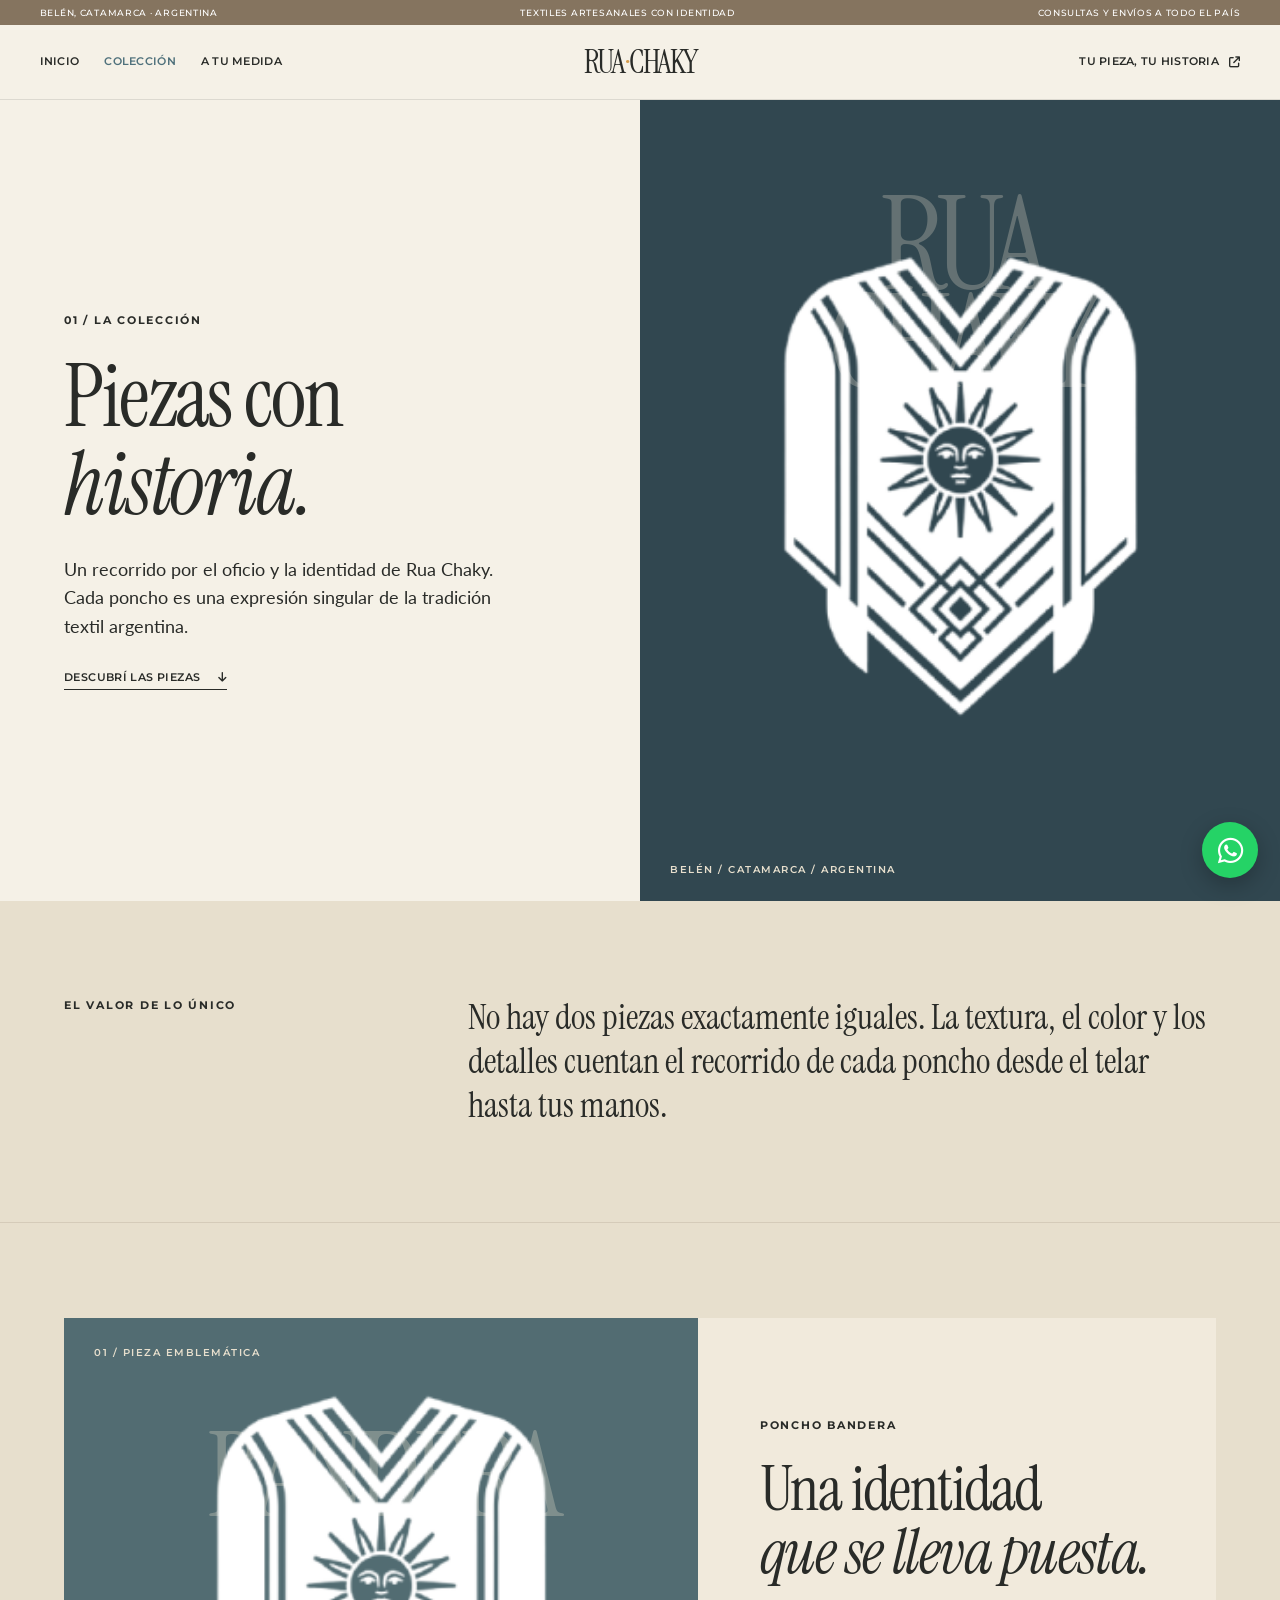
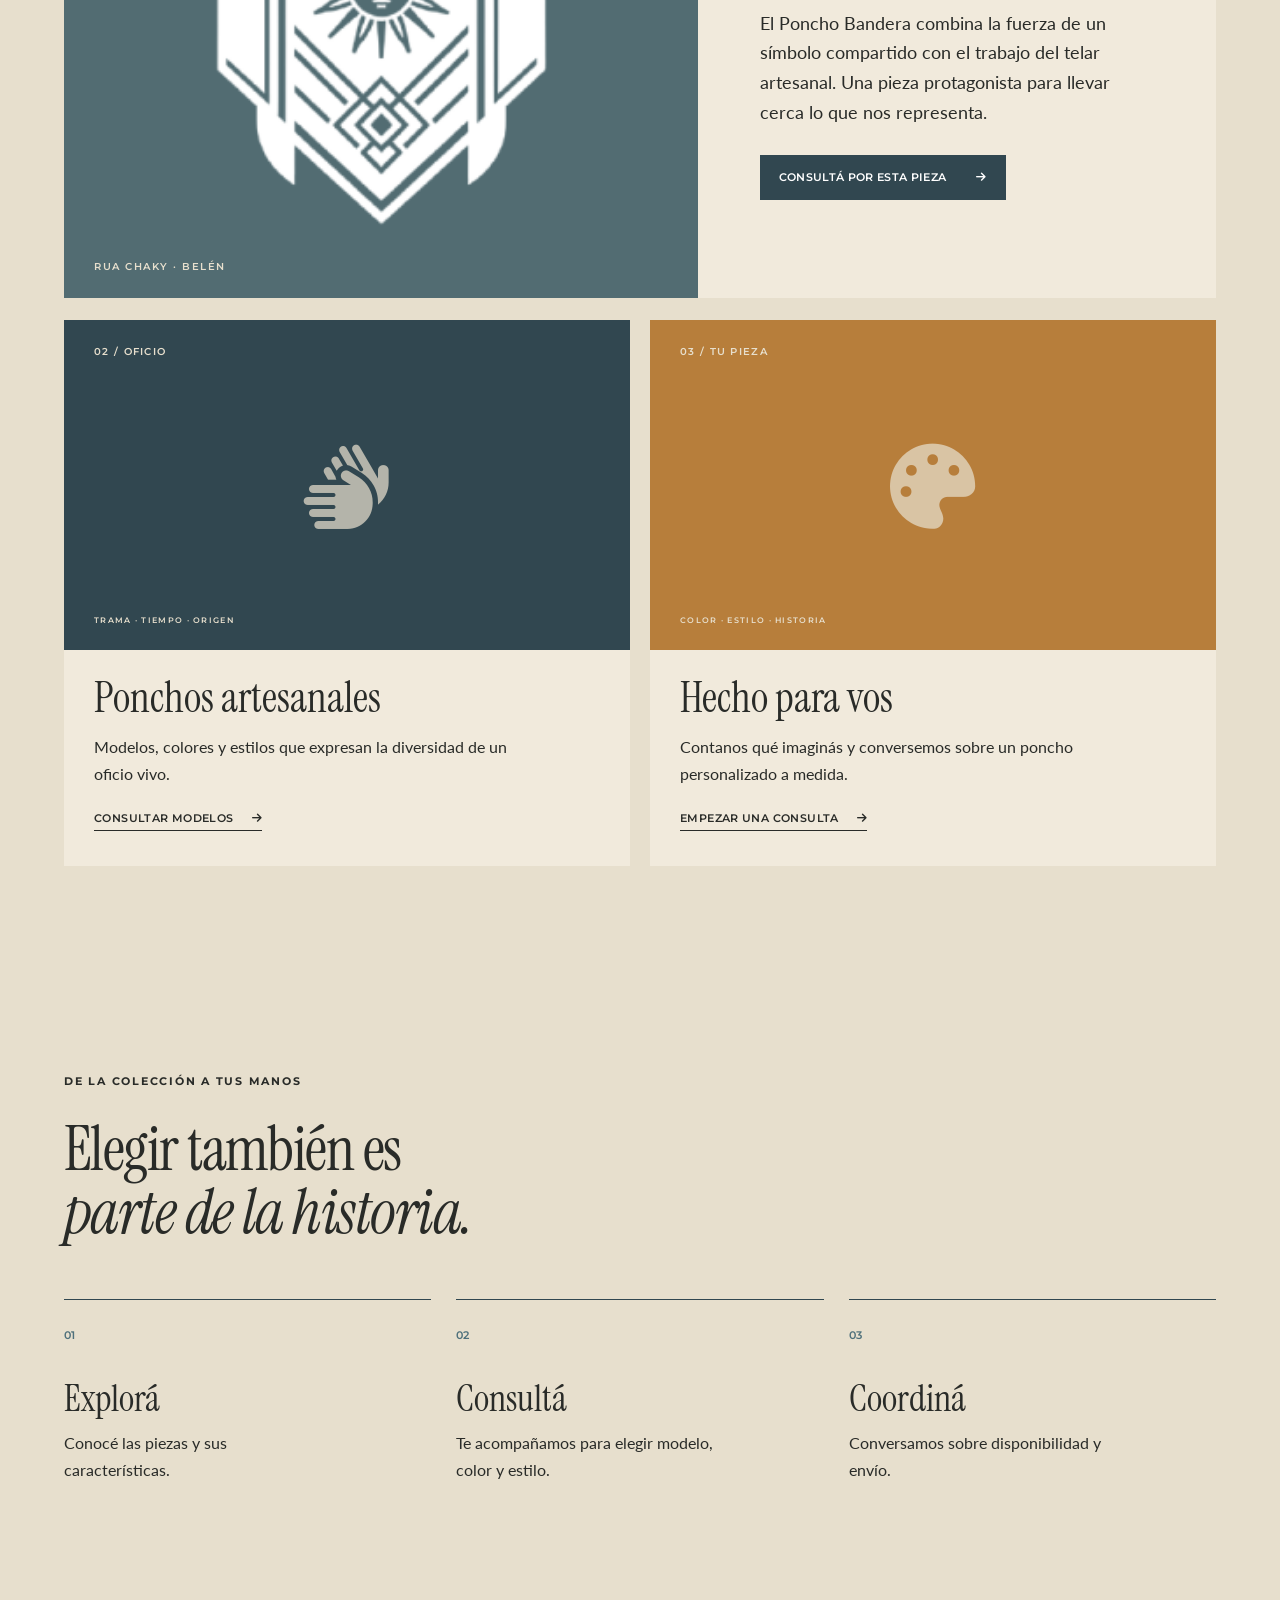
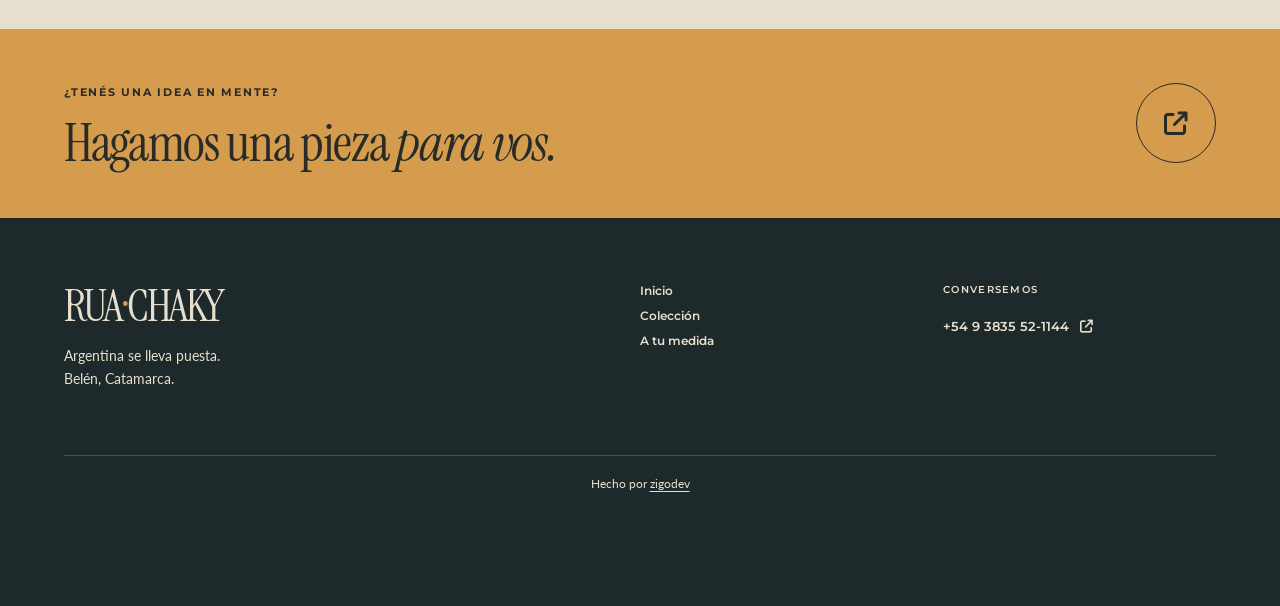
==== coleccion.html @ 44440666 "Build Rua Chaky institutional prototype" ====
<!doctype html>
<html lang="es-AR">
<head>
  <meta charset="utf-8"><meta name="viewport" content="width=device-width, initial-scale=1">
  <meta name="description" content="Conocé los ponchos artesanales de Rua Chaky: el Poncho Bandera, piezas textiles únicas y opciones personalizadas.">
  <meta property="og:title" content="Colección — Rua Chaky"><title>Colección — Rua Chaky</title>
  <link rel="preconnect" href="https://fonts.googleapis.com"><link rel="preconnect" href="https://fonts.gstatic.com" crossorigin>
  <link href="https://fonts.googleapis.com/css2?family=Instrument+Serif:ital@0;1&family=Lato:wght@400;700&family=Montserrat:wght@500;600;700&display=swap" rel="stylesheet">
  <link rel="stylesheet" href="https://cdnjs.cloudflare.com/ajax/libs/font-awesome/6.6.0/css/all.min.css"><link rel="stylesheet" href="styles.css"><script src="main.js" defer></script>
</head>
<body data-page="collection">
  <div class="announcement"><span>Belén, Catamarca · Argentina</span><span>Textiles artesanales con identidad</span><span>Consultas y envíos a todo el país</span></div>
  <header class="site-header"><nav class="nav-shell" aria-label="Navegación principal"><div class="nav-links nav-links-left"><a href="index.html">Inicio</a><a class="active" href="coleccion.html">Colección</a><a href="personalizado.html">A tu medida</a></div><a class="brand" href="index.html" aria-label="Rua Chaky, inicio">RUA<span>·</span>CHAKY</a><div class="nav-actions"><a class="nav-contact" href="personalizado.html">Tu pieza, tu historia <i class="fa-solid fa-arrow-up-right-from-square" aria-hidden="true"></i></a><button class="menu-toggle" aria-label="Abrir menú" aria-expanded="false"><span></span><span></span></button></div></nav></header>
  <main>
    <section class="inner-hero collection-hero"><div class="inner-hero-copy fade-in"><span class="eyebrow">01 / LA COLECCIÓN</span><h1>Piezas con <em>historia.</em></h1><p>Un recorrido por el oficio y la identidad de Rua Chaky. Cada poncho es una expresión singular de la tradición textil argentina.</p><a class="text-link" href="#piezas">Descubrí las piezas <i class="fa-solid fa-arrow-down" aria-hidden="true"></i></a></div><div class="inner-hero-art fade-in"><span class="inner-art-word">RUA<br>CHAKY</span><img src="assets/poncho-bandera.png" alt="Ilustración del Poncho Bandera de Rua Chaky"><span class="inner-art-caption">BELÉN / CATAMARCA / ARGENTINA</span></div></section>
    <section class="collection-intro section-shell fade-in"><span class="eyebrow">EL VALOR DE LO ÚNICO</span><p>No hay dos piezas exactamente iguales. La textura, el color y los detalles cuentan el recorrido de cada poncho desde el telar hasta tus manos.</p></section>
    <section class="product-showcase" id="piezas">
      <article class="product-panel featured-product fade-in"><div class="product-visual product-visual-bandera"><span class="visual-kicker">01 / PIEZA EMBLEMÁTICA</span><span class="visual-word">BANDERA</span><img src="assets/poncho-bandera.png" alt="Ilustración del Poncho Bandera"><span class="visual-foot">RUA CHAKY · BELÉN</span></div><div class="product-copy"><span class="eyebrow">PONCHO BANDERA</span><h2>Una identidad<br><em>que se lleva puesta.</em></h2><p>El Poncho Bandera combina la fuerza de un símbolo compartido con el trabajo del telar artesanal. Una pieza protagonista para llevar cerca lo que nos representa.</p><a class="button button-primary" href="personalizado.html?pieza=Poncho%20Bandera">Consultá por esta pieza <i class="fa-solid fa-arrow-right" aria-hidden="true"></i></a></div></article>
      <div class="collection-cards"><article class="collection-card fade-in"><div class="collection-card-visual collection-card-blue"><span>02 / OFICIO</span><i class="fa-solid fa-hands" aria-hidden="true"></i><small>TRAMA · TIEMPO · ORIGEN</small></div><div class="collection-card-copy"><h3>Ponchos artesanales</h3><p>Modelos, colores y estilos que expresan la diversidad de un oficio vivo.</p><a class="text-link" href="personalizado.html?pieza=Poncho%20artesanal">Consultar modelos <i class="fa-solid fa-arrow-right" aria-hidden="true"></i></a></div></article><article class="collection-card fade-in"><div class="collection-card-visual collection-card-ochre"><span>03 / TU PIEZA</span><i class="fa-solid fa-palette" aria-hidden="true"></i><small>COLOR · ESTILO · HISTORIA</small></div><div class="collection-card-copy"><h3>Hecho para vos</h3><p>Contanos qué imaginás y conversemos sobre un poncho personalizado a medida.</p><a class="text-link" href="personalizado.html">Empezar una consulta <i class="fa-solid fa-arrow-right" aria-hidden="true"></i></a></div></article></div>
    </section>
    <section class="process-section section-shell"><div class="section-heading fade-in"><span class="eyebrow">DE LA COLECCIÓN A TUS MANOS</span><h2>Elegir también es<br><em>parte de la historia.</em></h2></div><div class="process-list"><div class="process-item fade-in"><span>01</span><h3>Explorá</h3><p>Conocé las piezas y sus características.</p></div><div class="process-item fade-in"><span>02</span><h3>Consultá</h3><p>Te acompañamos para elegir modelo, color y estilo.</p></div><div class="process-item fade-in"><span>03</span><h3>Coordiná</h3><p>Conversamos sobre disponibilidad y envío.</p></div></div></section>
    <section class="consult-strip fade-in"><div><span class="eyebrow">¿TENÉS UNA IDEA EN MENTE?</span><h2>Hagamos una pieza <em>para vos.</em></h2></div><a class="round-arrow" href="personalizado.html" aria-label="Ir a consultas personalizadas"><i class="fa-solid fa-arrow-up-right-from-square" aria-hidden="true"></i></a></section>
  </main>
  <footer class="site-footer"><div class="footer-main"><div><a class="footer-brand" href="index.html">RUA<span>·</span>CHAKY</a><p>Argentina se lleva puesta.<br>Belén, Catamarca.</p></div><div class="footer-links"><a href="index.html">Inicio</a><a href="coleccion.html">Colección</a><a href="personalizado.html">A tu medida</a></div><div class="footer-contact"><span>CONVERSEMOS</span><a href="https://wa.me/5493835521144" target="_blank" rel="noopener noreferrer">+54 9 3835 52-1144 <i class="fa-solid fa-arrow-up-right-from-square" aria-hidden="true"></i></a></div></div><div class="footer-credit">Hecho por <a href="https://zigodev.com.ar" target="_blank" rel="noopener noreferrer">zigodev</a></div></footer>
  <a class="whatsapp-float" href="https://wa.me/5493835521144?text=Hola%20Rua%20Chaky%2C%20quisiera%20consultar%20por%20sus%20ponchos" target="_blank" rel="noopener noreferrer" aria-label="Consultar por WhatsApp"><i class="fa-brands fa-whatsapp" aria-hidden="true"></i></a>
</body></html>
---- styles.css ----
:root{--crudo:#E7DFCD;--petroleo:#314750;--petroleo-medio:#4E707B;--ocre:#D59C4D;--carbon:#292B28;--salvia:#8FA9A0;--borde:#D5CBB9;--blanco:#F5F1E7;--display:'Instrument Serif',Georgia,serif;--heading:'Montserrat',Arial,sans-serif;--body:'Lato',Arial,sans-serif}
*{box-sizing:border-box}html{scroll-behavior:smooth}body{margin:0;background:var(--crudo);color:var(--carbon);font-family:var(--body);font-size:16px;line-height:1.65;overflow-x:hidden}a{color:inherit;text-decoration:none}button,input,select,textarea{font:inherit}button{cursor:pointer}img{display:block;max-width:100%}h1,h2,h3,p{margin-top:0}h1,h2{font-family:var(--display);font-weight:400;line-height:1.02;letter-spacing:-.025em}em{font-weight:400}a:focus-visible,button:focus-visible,input:focus-visible,select:focus-visible,textarea:focus-visible,summary:focus-visible{outline:2px solid var(--ocre);outline-offset:4px}.eyebrow{font-family:var(--heading);font-size:11px;font-weight:700;letter-spacing:.16em;text-transform:uppercase}.announcement{height:25px;background:#85745f;color:#fff;display:flex;justify-content:space-between;align-items:center;padding:0 3.1%;font:500 9px/1 var(--heading);letter-spacing:.08em;text-transform:uppercase}.site-header{position:relative;z-index:30;background:var(--blanco);border-bottom:1px solid rgba(41,43,40,.12)}.nav-shell{height:74px;max-width:1600px;margin:auto;padding:0 3.1%;display:grid;grid-template-columns:1fr auto 1fr;align-items:center;gap:20px}.nav-links,.nav-actions{display:flex;align-items:center;gap:25px}.nav-links a,.nav-contact{font:600 11px/1.2 var(--heading);text-transform:uppercase;letter-spacing:.025em;transition:color .2s}.nav-links a:hover,.nav-links a.active,.nav-contact:hover{color:var(--petroleo-medio)}.nav-actions{justify-content:flex-end}.nav-contact{display:inline-flex;align-items:center;gap:10px}.nav-contact i{font-size:11px}.brand,.footer-brand{font:400 32px/1 var(--display);letter-spacing:-.06em;white-space:nowrap}.brand span,.footer-brand span{color:var(--ocre);margin:0 2px}.menu-toggle{display:none;width:36px;height:36px;border:0;background:transparent;padding:7px}.menu-toggle span{display:block;height:1.5px;background:var(--carbon);margin:7px 0;transition:transform .25s}.section-shell{max-width:1440px;margin:auto;padding-left:5%;padding-right:5%}.button{display:inline-flex;align-items:center;justify-content:space-between;gap:30px;min-height:45px;padding:12px 18px;font:600 11px/1.2 var(--heading);text-transform:uppercase;letter-spacing:.03em;border:1px solid transparent;transition:background .25s,color .25s,transform .25s}.button:hover{transform:translateY(-3px)}.button-primary{background:var(--petroleo);color:#fff;border-color:var(--petroleo)}.button-primary:hover{background:transparent;color:var(--petroleo)}.button-light{background:var(--crudo);color:var(--petroleo);border-color:var(--crudo)}.button-light:hover{background:transparent;color:var(--crudo)}.text-link{display:inline-flex;align-items:center;gap:18px;border-bottom:1px solid currentColor;padding-bottom:5px;font:600 11px/1.2 var(--heading);text-transform:uppercase;letter-spacing:.035em}.text-link i{transition:transform .2s}.text-link:hover i{transform:translateX(4px)}
/* Portada: tipografía monumental detrás del poncho entregado. */
.home-hero{height:calc(100svh - 99px);min-height:520px;max-height:850px;position:relative;background:var(--blanco);overflow:hidden;display:flex;flex-direction:column}.hero-topline,.hero-bottom{height:42px;flex:none;display:flex;align-items:center;justify-content:space-between;padding:0 5%;font:600 10px/1 var(--heading);letter-spacing:.12em}.hero-topline{padding-top:7px}.hero-bottom{height:37px;position:relative}.hero-bottom i{position:absolute;left:50%;transform:translateX(-50%);font-size:13px}.hero-stage{position:relative;flex:1;min-height:0}.hero-wordmark{position:absolute;z-index:1;left:50%;top:4%;transform:translateX(-50%);width:100%;margin:0;text-align:center;white-space:nowrap;color:var(--petroleo);font-size:270px;line-height:1;letter-spacing:-.08em;pointer-events:none}.hero-orbit{position:absolute;z-index:0;left:50%;top:43%;transform:translate(-50%,-50%);width:min(44vw,560px);aspect-ratio:1;border:1px solid rgba(49,71,80,.13);border-radius:50%}.hero-orbit:before,.hero-orbit:after{content:'';position:absolute;inset:9%;border:1px solid rgba(49,71,80,.08);border-radius:50%}.hero-orbit:after{inset:20%}.hero-object{position:absolute;z-index:3;width:500px;height:100%;left:50%;top:0;transform:translateX(-50%);pointer-events:none;transition:transform .25s ease-out}.object-halo{position:absolute;left:50%;top:45%;transform:translate(-50%,-50%);width:300px;height:300px;border-radius:50%;background:radial-gradient(circle,rgba(213,156,77,.17),transparent 68%)}.object-image{position:absolute;z-index:2;left:50%;top:0;width:920px;height:100%;transform:translateX(-50%);overflow:hidden}.object-image img{position:absolute;left:50%;top:40%;width:840px;max-width:none;transform:translate(-50%,-50%);filter:drop-shadow(0 20px 13px rgba(29,40,40,.16))}.object-plinth{position:absolute;z-index:1;left:50%;bottom:3%;transform:translateX(-50%);width:310px;height:30%;min-height:135px;padding:24px 22px;display:flex;justify-content:space-between;align-items:flex-end;gap:12px;background:linear-gradient(115deg,#d6cbb5,#b6ab97 50%,#8f887a);box-shadow:16px 17px 24px rgba(36,42,36,.16);font:600 7px/1.3 var(--heading);letter-spacing:.12em}.object-plinth:before{content:'';position:absolute;bottom:100%;left:0;width:100%;height:28px;background:#e5dac6;clip-path:polygon(7% 0,100% 0,100% 100%,0 100%)}.object-plinth span{position:relative;z-index:1}.hero-caption{position:absolute;z-index:5;bottom:13%;max-width:280px}.hero-caption-left{left:8%}.hero-caption-right{right:8%;text-align:left}.hero-caption p{margin:14px 0 22px;font:400 34px/1.02 var(--display);letter-spacing:-.025em}.hero-caption-right p{font:500 16px/1.4 var(--heading);text-transform:uppercase;margin-bottom:22px}.caption-index{font:600 10px/1 var(--heading);letter-spacing:.1em}.quick-links{background:#1e292c;color:var(--crudo);padding:25px 5%;display:grid;grid-template-columns:repeat(3,1fr);gap:0}.quick-link{min-width:0;display:flex;align-items:center;gap:18px;padding:10px 24px;border-right:1px solid rgba(231,223,205,.22);transition:background .25s}.quick-link:first-child{padding-left:0}.quick-link:last-child{border:0}.quick-link:hover{background:rgba(255,255,255,.06)}.quick-number{font:600 10px var(--heading);opacity:.6;align-self:flex-start}.quick-icon{flex:none;width:72px;height:72px;background:#394c50;display:grid;place-items:center;font-size:29px;color:var(--ocre)}.quick-copy{flex:1;min-width:0}.quick-copy strong{display:block;font:600 14px var(--heading);text-transform:uppercase}.quick-copy small{display:block;font:400 12px/1.5 var(--body);margin-top:4px}.quick-link>.fa-solid{font-size:12px;align-self:flex-end}
.statement{padding-top:120px;padding-bottom:120px;display:grid;grid-template-columns:1.4fr .6fr;gap:8%}.statement h2,.section-heading h2{font-size:62px;margin:25px 0 0}.statement-body{align-self:end}.statement-body p{font-size:19px;line-height:1.65;margin:0 0 25px}.feature-banner{min-height:600px;display:grid;grid-template-columns:1fr 1fr;background:var(--petroleo);color:var(--crudo);overflow:hidden}.feature-copy{padding:9% 12% 9% 10%;align-self:center}.feature-copy h2{font-size:78px;margin:25px 0}.feature-copy p{max-width:420px;font-size:18px;line-height:1.65;margin-bottom:28px}.feature-art{position:relative;min-height:600px;background:#48646b;overflow:hidden}.feature-sun{position:absolute;width:400px;height:400px;left:50%;top:45%;transform:translate(-50%,-50%);border:1px solid rgba(231,223,205,.3);border-radius:50%}.feature-sun:before,.feature-sun:after{content:'';position:absolute;inset:13%;border:1px solid rgba(231,223,205,.2);border-radius:50%}.feature-sun:after{inset:29%}.feature-art img{position:absolute;z-index:2;max-width:none;width:850px;left:50%;top:48%;transform:translate(-50%,-50%);filter:brightness(0) invert(1) drop-shadow(0 18px 20px rgba(0,0,0,.2))}.feature-art-label{position:absolute;left:30px;bottom:22px;font:600 10px var(--heading);letter-spacing:.15em}.craft{padding-top:125px;padding-bottom:140px}.section-heading{max-width:800px}.section-heading p{max-width:550px;font-size:18px;margin:26px 0 0}.craft-grid{display:grid;grid-template-columns:repeat(3,1fr);gap:18px;margin-top:70px}.craft-card{min-height:285px;padding:29px;border:1px solid var(--borde);display:flex;flex-direction:column}.craft-card-number{font:600 10px var(--heading);letter-spacing:.15em}.craft-card>i{margin-top:37px;font-size:28px;color:var(--petroleo-medio)}.craft-card h3{font:600 18px var(--heading);margin:20px 0 8px}.craft-card p{margin:0;max-width:300px}.consult-strip{background:var(--ocre);color:var(--carbon);padding:48px 5%;display:flex;align-items:center;justify-content:space-between;gap:20px}.consult-strip h2{font-size:53px;margin:12px 0 0}.round-arrow{width:80px;height:80px;flex:none;border:1px solid var(--carbon);border-radius:50%;display:grid;place-items:center;font-size:24px;transition:background .25s,color .25s,transform .25s}.round-arrow:hover{background:var(--carbon);color:var(--crudo);transform:rotate(45deg)}
/* Páginas interiores */
.inner-hero{min-height:calc(100svh - 99px);display:grid;grid-template-columns:1fr 1fr;background:var(--blanco)}.inner-hero-copy{padding:12% 10%;display:flex;flex-direction:column;align-items:flex-start;justify-content:center}.inner-hero-copy h1,.custom-hero h1{font-size:86px;margin:25px 0}.inner-hero-copy p,.custom-hero-copy p{max-width:460px;font-size:18px;line-height:1.6;margin-bottom:30px}.inner-hero-art{position:relative;min-height:620px;background:var(--petroleo);color:var(--crudo);overflow:hidden}.inner-art-word{position:absolute;left:50%;top:12%;transform:translateX(-50%);font:400 130px/.75 var(--display);letter-spacing:-.07em;text-align:center;opacity:.28;white-space:nowrap}.inner-hero-art img{position:absolute;z-index:2;width:900px;max-width:none;left:50%;top:48%;transform:translate(-50%,-50%);filter:brightness(0) invert(1)}.inner-art-caption{position:absolute;bottom:25px;left:30px;font:600 10px var(--heading);letter-spacing:.15em}.collection-intro{padding-top:95px;padding-bottom:95px;display:grid;grid-template-columns:1fr 2fr;gap:30px;border-bottom:1px solid var(--borde)}.collection-intro p{font:400 35px/1.25 var(--display);margin:0;max-width:830px}.product-showcase{padding:95px 5% 120px;max-width:1440px;margin:auto}.product-panel{display:grid;grid-template-columns:1.1fr .9fr;min-height:580px;background:#f1eadc}.product-visual{position:relative;min-height:580px;overflow:hidden}.product-visual-bandera{background:#526c72;color:var(--crudo)}.visual-kicker,.visual-foot{position:absolute;z-index:4;left:30px;font:600 10px var(--heading);letter-spacing:.15em}.visual-kicker{top:28px}.visual-foot{bottom:25px}.visual-word{position:absolute;left:50%;top:17%;transform:translateX(-50%);font:400 118px/1 var(--display);letter-spacing:-.06em;opacity:.3}.product-visual img{position:absolute;z-index:2;width:840px;max-width:none;left:50%;top:50%;transform:translate(-50%,-50%);filter:brightness(0) invert(1)}.product-copy{padding:12%;display:flex;flex-direction:column;align-items:flex-start;justify-content:center}.product-copy h2{font-size:62px;margin:24px 0}.product-copy p{font-size:18px;max-width:450px;margin-bottom:28px}.collection-cards{display:grid;grid-template-columns:1fr 1fr;gap:20px;margin-top:22px}.collection-card{background:#f1eadc}.collection-card-visual{height:330px;display:flex;flex-direction:column;justify-content:space-between;padding:25px 30px;position:relative;overflow:hidden;color:var(--crudo);font:600 10px var(--heading);letter-spacing:.13em}.collection-card-visual>i{font-size:85px;align-self:center;opacity:.72;transition:transform .3s}.collection-card:hover .collection-card-visual>i{transform:scale(1.08) rotate(-5deg)}.collection-card-blue{background:var(--petroleo)}.collection-card-ochre{background:#b77e3b}.collection-card-copy{padding:27px 30px 35px}.collection-card-copy h3{font:400 42px/1 var(--display);margin-bottom:15px}.collection-card-copy p{max-width:420px}.process-section{padding-top:80px;padding-bottom:130px}.process-list{display:grid;grid-template-columns:repeat(3,1fr);gap:25px;margin-top:55px}.process-item{border-top:1px solid var(--petroleo);padding-top:20px}.process-item>span{font:600 11px var(--heading);color:var(--petroleo-medio)}.process-item h3{font:400 37px var(--display);margin:28px 0 8px}.process-item p{max-width:270px}
.custom-hero{min-height:calc(100svh - 99px);display:grid;grid-template-columns:1.05fr .95fr;align-items:center;gap:5%;background:var(--blanco)}.custom-hero-copy{padding:50px 0}.custom-hero-art{position:relative;height:620px;overflow:hidden;background:#d7cfbd}.custom-art-ring{position:absolute;left:50%;top:48%;transform:translate(-50%,-50%);width:380px;height:380px;border:1px solid rgba(49,71,80,.35);border-radius:50%}.custom-art-ring:before{content:'';position:absolute;inset:16%;border:1px solid rgba(49,71,80,.22);border-radius:50%}.custom-hero-art img{position:absolute;width:850px;max-width:none;left:50%;top:48%;transform:translate(-50%,-50%)}.custom-hero-art>span:last-child{position:absolute;bottom:25px;left:28px;font:600 10px var(--heading);letter-spacing:.14em}.custom-form-section{padding:120px 5%;display:grid;grid-template-columns:.8fr 1.2fr;gap:10%;max-width:1440px;margin:auto}.custom-form-intro h2{font-size:61px;margin:25px 0}.custom-form-intro p{max-width:400px;font-size:18px}.small-note{max-width:370px;border-top:1px solid var(--borde);padding-top:20px;display:flex;gap:12px;font-size:13px}.small-note i{color:var(--petroleo-medio)}.custom-form{background:#f3eddf;padding:40px;display:flex;flex-direction:column;gap:25px;box-shadow:0 20px 40px rgba(41,43,40,.05)}.custom-form label,.color-fieldset legend{display:block;font:600 12px var(--heading);text-transform:uppercase;letter-spacing:.06em}.custom-form input:not([type=checkbox]),.custom-form select,.custom-form textarea{display:block;width:100%;margin-top:10px;border:0;border-bottom:1px solid #bdb4a3;background:transparent;padding:13px 0;color:var(--carbon);font:400 16px var(--body);outline:none;border-radius:0}.custom-form input:focus,.custom-form select:focus,.custom-form textarea:focus{border-color:var(--petroleo)}.custom-form textarea{resize:vertical}.field-row{display:grid;grid-template-columns:1fr 1fr;gap:25px}.color-fieldset{border:0;padding:0;margin:0}.color-fieldset legend small{display:block;margin-top:6px;font:400 12px var(--body);text-transform:none;letter-spacing:0}.swatches{display:flex;flex-wrap:wrap;gap:13px;margin-top:17px}.swatch{position:relative;display:flex!important;flex-direction:column;align-items:center;gap:7px;min-width:74px;text-align:center;font:500 10px var(--heading)!important;text-transform:none!important;letter-spacing:0!important;cursor:pointer}.swatch input{position:absolute;opacity:0;width:1px;height:1px}.swatch-color{display:block;width:50px;height:50px;background:var(--swatch);border:1px solid rgba(41,43,40,.2);border-radius:50%;transition:box-shadow .2s,transform .2s}.swatch input:checked+.swatch-color{box-shadow:0 0 0 3px #f3eddf,0 0 0 5px var(--petroleo);transform:scale(.94)}.swatch input:focus-visible+.swatch-color{outline:2px solid var(--ocre);outline-offset:6px}.form-hint{font-size:12px;margin:15px 0 0}.form-hint.error{color:#a2442f}.form-submit{align-self:flex-start}.faq-section{padding-top:80px;padding-bottom:140px;display:grid;grid-template-columns:.7fr 1.3fr;gap:10%}.faq-list details{border-top:1px solid var(--borde)}.faq-list details:last-child{border-bottom:1px solid var(--borde)}.faq-list summary{list-style:none;cursor:pointer;position:relative;padding:23px 35px 23px 0;font:600 15px/1.5 var(--heading)}.faq-list summary::-webkit-details-marker{display:none}.faq-list summary:after{content:'+';position:absolute;right:5px;top:15px;font:400 25px var(--display)}.faq-list details[open] summary:after{content:'−'}.faq-list details p{max-width:600px;margin:0 0 25px}
.site-footer{background:#1e292c;color:var(--crudo);padding:65px 5% calc(115px + env(safe-area-inset-bottom))}.footer-main{max-width:1440px;margin:auto;display:grid;grid-template-columns:2fr 1fr 1fr;gap:30px;align-items:start}.footer-brand{font-size:45px}.footer-main p{font-size:14px;margin:16px 0 0}.footer-links{display:flex;flex-direction:column;gap:10px;font:600 12px var(--heading)}.footer-links a:hover,.footer-contact a:hover,.footer-credit a:hover{color:var(--ocre)}.footer-contact>span{display:block;font:600 10px var(--heading);letter-spacing:.13em;margin-bottom:16px}.footer-contact a{font:600 13px var(--heading);white-space:nowrap}.footer-contact i{margin-left:7px}.footer-credit{max-width:1440px;margin:65px auto 0;padding-top:20px;border-top:1px solid rgba(231,223,205,.22);text-align:center;font:400 12px var(--body)}.footer-credit a{text-decoration:underline;text-underline-offset:3px}.whatsapp-float{position:fixed;z-index:60;right:22px;bottom:calc(22px + env(safe-area-inset-bottom));width:56px;height:56px;border-radius:50%;display:grid;place-items:center;background:#25D366;color:#fff;box-shadow:0 7px 22px rgba(0,0,0,.25);font-size:29px;transition:transform .25s}.whatsapp-float:hover{transform:translateY(-4px)}
.fade-in{opacity:0;transform:translateY(20px);transition:opacity .65s ease,transform .65s ease}.fade-in.visible{opacity:1;transform:translateY(0)}.hero-wordmark.fade-in{transform:translate(-50%,20px)}.hero-wordmark.fade-in.visible{transform:translate(-50%,0)}
@media(max-width:1024px){.nav-links{gap:14px}.nav-links a,.nav-contact{font-size:10px}.hero-wordmark{font-size:190px;top:8%}.hero-caption-left{left:5%}.hero-caption-right{right:5%}.hero-caption p{font-size:28px}.quick-link{padding:8px 13px;gap:12px}.quick-icon{width:55px;height:55px}.statement h2,.section-heading h2{font-size:52px}.inner-hero-copy h1,.custom-hero h1{font-size:70px}.feature-copy h2{font-size:65px}.custom-form-section{gap:5%}}
@media(max-width:768px){.announcement span:nth-child(2){display:none}.announcement{font-size:8px}.nav-shell{height:65px;grid-template-columns:1fr auto;padding:0 5%}.brand{grid-column:1;grid-row:1;font-size:29px}.nav-actions{grid-column:2;grid-row:1}.nav-contact{display:none}.menu-toggle{display:block}.nav-links{display:none;position:absolute;left:0;right:0;top:65px;padding:22px 5%;background:var(--blanco);box-shadow:0 15px 25px rgba(0,0,0,.08);flex-direction:column;align-items:flex-start;gap:22px}.site-header.menu-open .nav-links{display:flex}.site-header.menu-open .menu-toggle span:first-child{transform:translateY(4px) rotate(45deg)}.site-header.menu-open .menu-toggle span:last-child{transform:translateY(-4px) rotate(-45deg)}.home-hero{height:calc(100svh - 90px);min-height:0}.hero-topline,.hero-bottom{height:30px;font-size:8px}.hero-wordmark{font-size:98px;top:10%}.hero-object{width:100%}.object-image{width:750px}.object-image img{width:740px;top:41%}.object-plinth{width:240px;height:24%;min-height:100px;bottom:25%;font-size:6px}.hero-caption{bottom:5%}.hero-caption-left{left:5%}.hero-caption-right{display:none;right:5%;max-width:180px}.hero-caption p{font-size:25px;margin:8px 0 12px}.hero-caption-right p{font-size:11px}.hero-caption-right .eyebrow,.caption-index{font-size:8px}.hero-caption-left .button{min-height:35px;padding:8px 11px;gap:12px;font-size:9px}.quick-links{grid-template-columns:1fr;padding:10px 5%}.quick-link,.quick-link:first-child{padding:13px 0;border-right:0;border-bottom:1px solid rgba(231,223,205,.2)}.quick-link:last-child{border-bottom:0}.statement{grid-template-columns:1fr;padding-top:75px;padding-bottom:80px;gap:25px}.statement h2,.section-heading h2{font-size:45px}.statement-body p{font-size:17px}.feature-banner{grid-template-columns:1fr}.feature-copy{padding:80px 5%}.feature-copy h2{font-size:62px}.feature-art{min-height:430px}.feature-art img{width:720px}.craft{padding-top:80px;padding-bottom:90px}.craft-grid{grid-template-columns:1fr;gap:12px;margin-top:40px}.craft-card{min-height:220px}.craft-card>i{margin-top:25px}.consult-strip h2{font-size:43px}.inner-hero{grid-template-columns:1fr}.inner-hero-copy{padding:75px 5%}.inner-hero-copy h1,.custom-hero h1{font-size:67px}.inner-hero-art{min-height:520px}.collection-intro{grid-template-columns:1fr;padding-top:70px;padding-bottom:70px}.collection-intro p{font-size:30px}.product-panel{grid-template-columns:1fr}.product-visual{min-height:480px}.product-copy{padding:65px 7%}.product-copy h2{font-size:55px}.collection-card-visual{height:260px}.process-section{padding-bottom:90px}.custom-hero{grid-template-columns:1fr;gap:0;padding-top:45px}.custom-hero-copy{padding:0 0 50px}.custom-hero-art{height:480px}.custom-form-section{grid-template-columns:1fr;padding-top:80px;padding-bottom:80px;gap:35px}.custom-form-intro h2{font-size:54px}.faq-section{grid-template-columns:1fr;gap:30px;padding-bottom:95px}.footer-main{grid-template-columns:1.5fr 1fr}.footer-contact{grid-column:1 / -1}}
@media(max-width:480px){.announcement{padding:0 5%;font-size:7px}.announcement span:last-child{max-width:135px;text-align:right}.home-hero{height:calc(100svh - 90px)}.hero-topline{font-size:7px}.hero-topline span:last-child{display:none}.hero-wordmark{font-size:62px;top:9%;letter-spacing:-.075em}.hero-orbit{width:310px;top:40%}.object-image{width:560px}.object-image img{width:600px;top:40%}.object-plinth{width:175px;height:20%;min-height:80px;bottom:24%;padding:11px 10px;font-size:5px;box-shadow:8px 10px 15px rgba(36,42,36,.15)}.object-plinth:before{height:17px}.object-plinth span:last-child{display:none}.hero-caption{bottom:2%}.hero-caption-left{max-width:210px}.hero-caption-left p{font-size:26px}.hero-caption-left .eyebrow{font-size:9px}.hero-caption-right{display:none}.hero-bottom span:last-child{display:none}.hero-bottom i{left:auto;right:5%;transform:none}.statement h2,.section-heading h2{font-size:39px}.feature-copy h2{font-size:56px}.feature-art{min-height:350px}.feature-art img{width:600px}.feature-sun{width:260px;height:260px}.consult-strip{padding:35px 5%}.consult-strip h2{font-size:37px}.round-arrow{width:56px;height:56px;font-size:18px}.inner-hero-copy{padding:60px 5%}.inner-hero-copy h1,.custom-hero h1{font-size:56px}.inner-hero-copy p,.custom-hero-copy p{font-size:16px}.inner-hero-art{min-height:400px}.inner-art-word{font-size:85px}.inner-hero-art img{width:650px}.collection-intro p{font-size:27px}.product-showcase{padding-top:55px;padding-bottom:80px}.product-visual{min-height:390px}.visual-word{font-size:66px;top:23%}.product-visual img{width:650px}.product-copy h2{font-size:48px}.collection-cards{grid-template-columns:1fr}.collection-card-visual{height:230px}.process-list{grid-template-columns:1fr;gap:18px}.process-item h3{margin-top:15px}.custom-hero-art{height:390px}.custom-hero-art img{width:650px}.custom-art-ring{width:260px;height:260px}.custom-form-intro h2{font-size:47px}.custom-form{padding:24px 18px}.field-row{grid-template-columns:1fr;gap:22px}.swatches{gap:8px}.swatch{min-width:61px;font-size:9px!important}.swatch-color{width:43px;height:43px}.form-submit{width:100%;font-size:10px;gap:8px}.faq-list summary{font-size:13px}.site-footer{padding-top:55px}.footer-main{grid-template-columns:1fr;gap:30px}.footer-contact{grid-column:auto}.footer-brand{font-size:40px}.footer-credit{margin-top:50px}.whatsapp-float{right:16px;bottom:calc(16px + env(safe-area-inset-bottom));width:51px;height:51px;font-size:27px}}
@media(prefers-reduced-motion:reduce){html{scroll-behavior:auto}*,*:before,*:after{animation-duration:.01ms!important;transition-duration:.01ms!important}.fade-in,.hero-wordmark.fade-in{opacity:1;transform:none}.hero-wordmark.fade-in{transform:translateX(-50%)}}

/* En pantallas angostas las portadas interiores muestran texto e ilustración completos. */
@media (max-width:768px){
  .inner-hero{min-height:0}
  .inner-hero-copy{padding:40px 5%}
  .inner-hero-copy h1{font-size:60px;margin:15px 0}
  .inner-hero-copy p{font-size:16px;line-height:1.5;margin-bottom:18px}
  .inner-hero-art{min-height:350px;height:350px}
  .inner-hero-art img{width:600px}
  .custom-hero{min-height:0;padding-top:0}
  .custom-hero-copy{padding:25px 0}
  .custom-hero h1{font-size:60px;margin:15px 0}
  .custom-hero-copy p{font-size:16px;line-height:1.5;margin-bottom:18px}
  .custom-hero-art{height:350px}
  .custom-hero-art img{width:600px}
}
@media (max-width:480px){
  .inner-hero-copy{padding:25px 5%}
  .inner-hero-copy h1,.custom-hero h1{font-size:50px}
  .inner-hero-art{min-height:300px;height:300px}
  .inner-hero-art img{width:540px}
  .custom-hero-copy{padding:25px 0}
  .custom-hero-art{height:300px}
  .custom-hero-art img{width:540px}
}
@media (max-width:768px) and (max-height:700px){
  .inner-hero-copy{padding-top:16px;padding-bottom:16px}
  .inner-hero-copy h1,.custom-hero h1{font-size:46px;margin:10px 0}
  .inner-hero-copy p,.custom-hero-copy p{font-size:14px;line-height:1.4;margin-bottom:12px}
  .inner-hero-art{min-height:210px;height:210px}
  .inner-hero-art img{width:430px}
  .custom-hero-copy{padding-top:16px;padding-bottom:16px}
  .custom-hero-art{height:210px}
  .custom-hero-art img{width:430px}
}
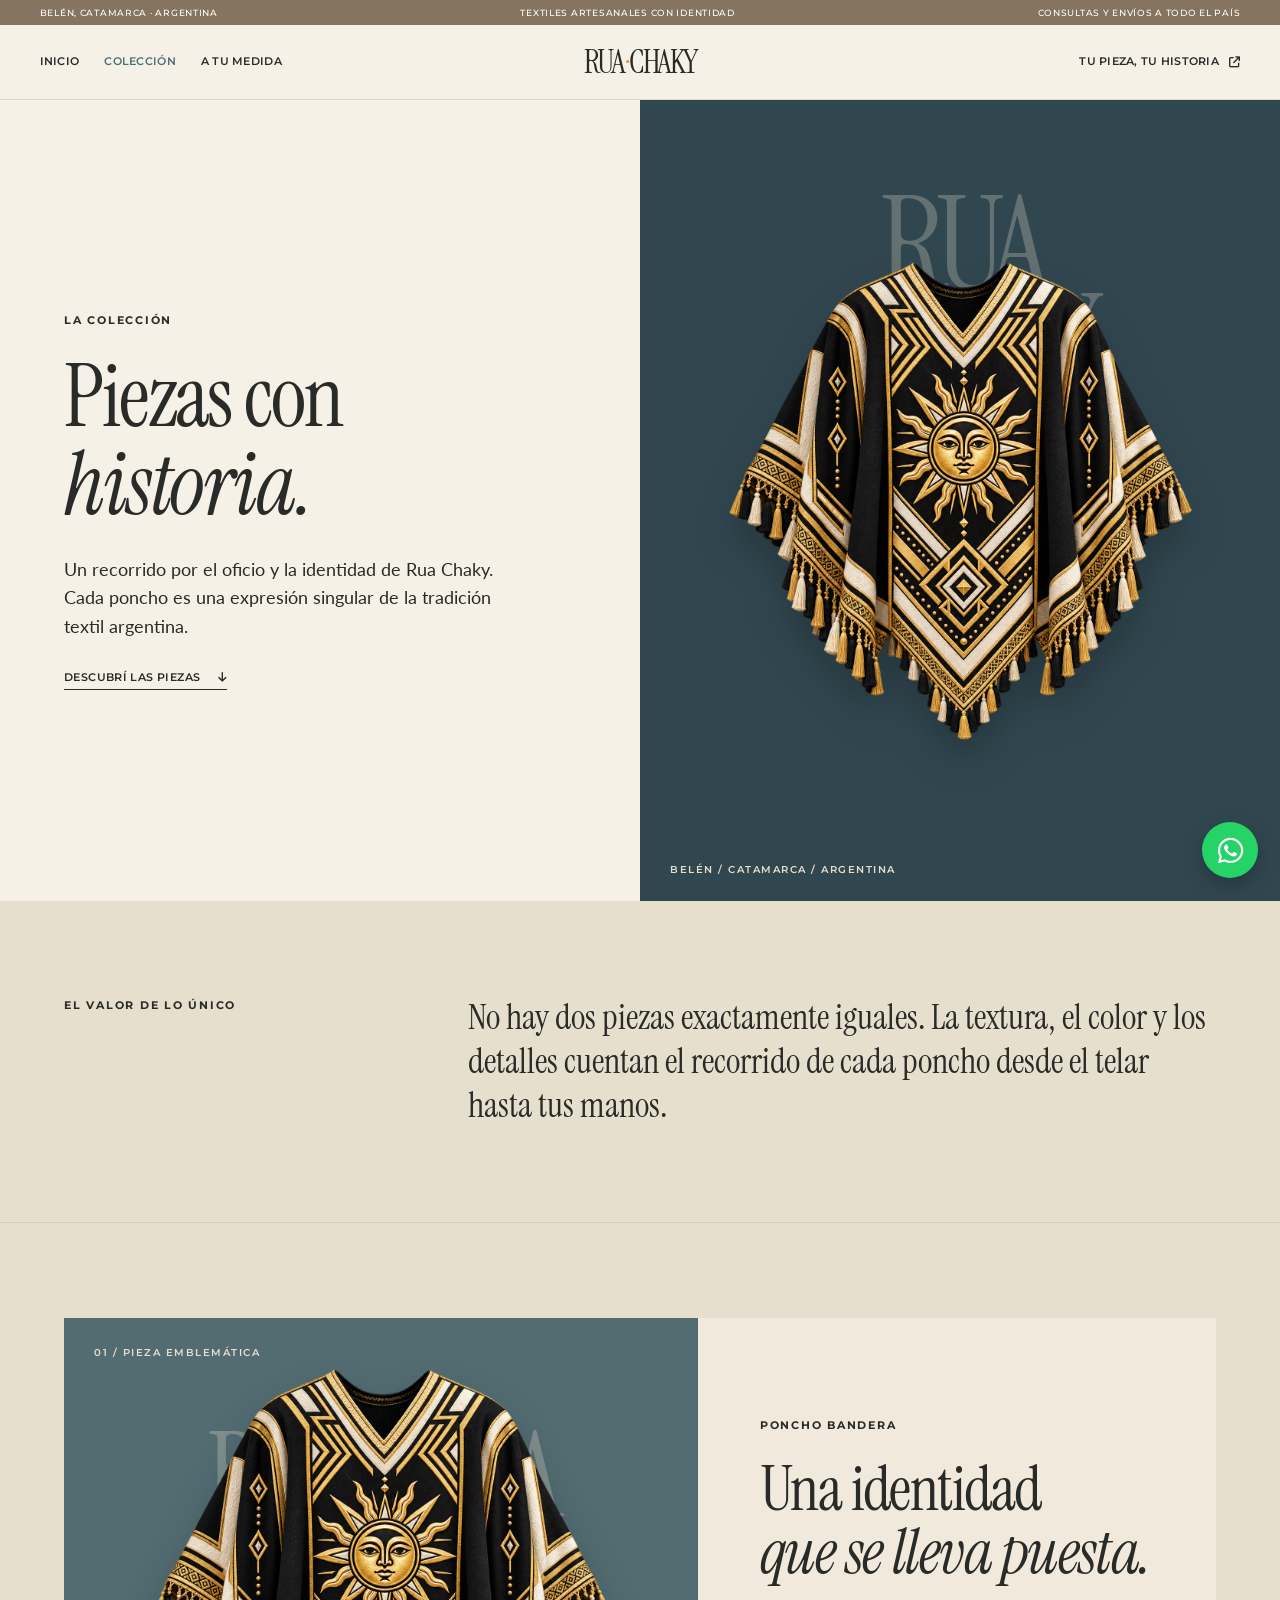
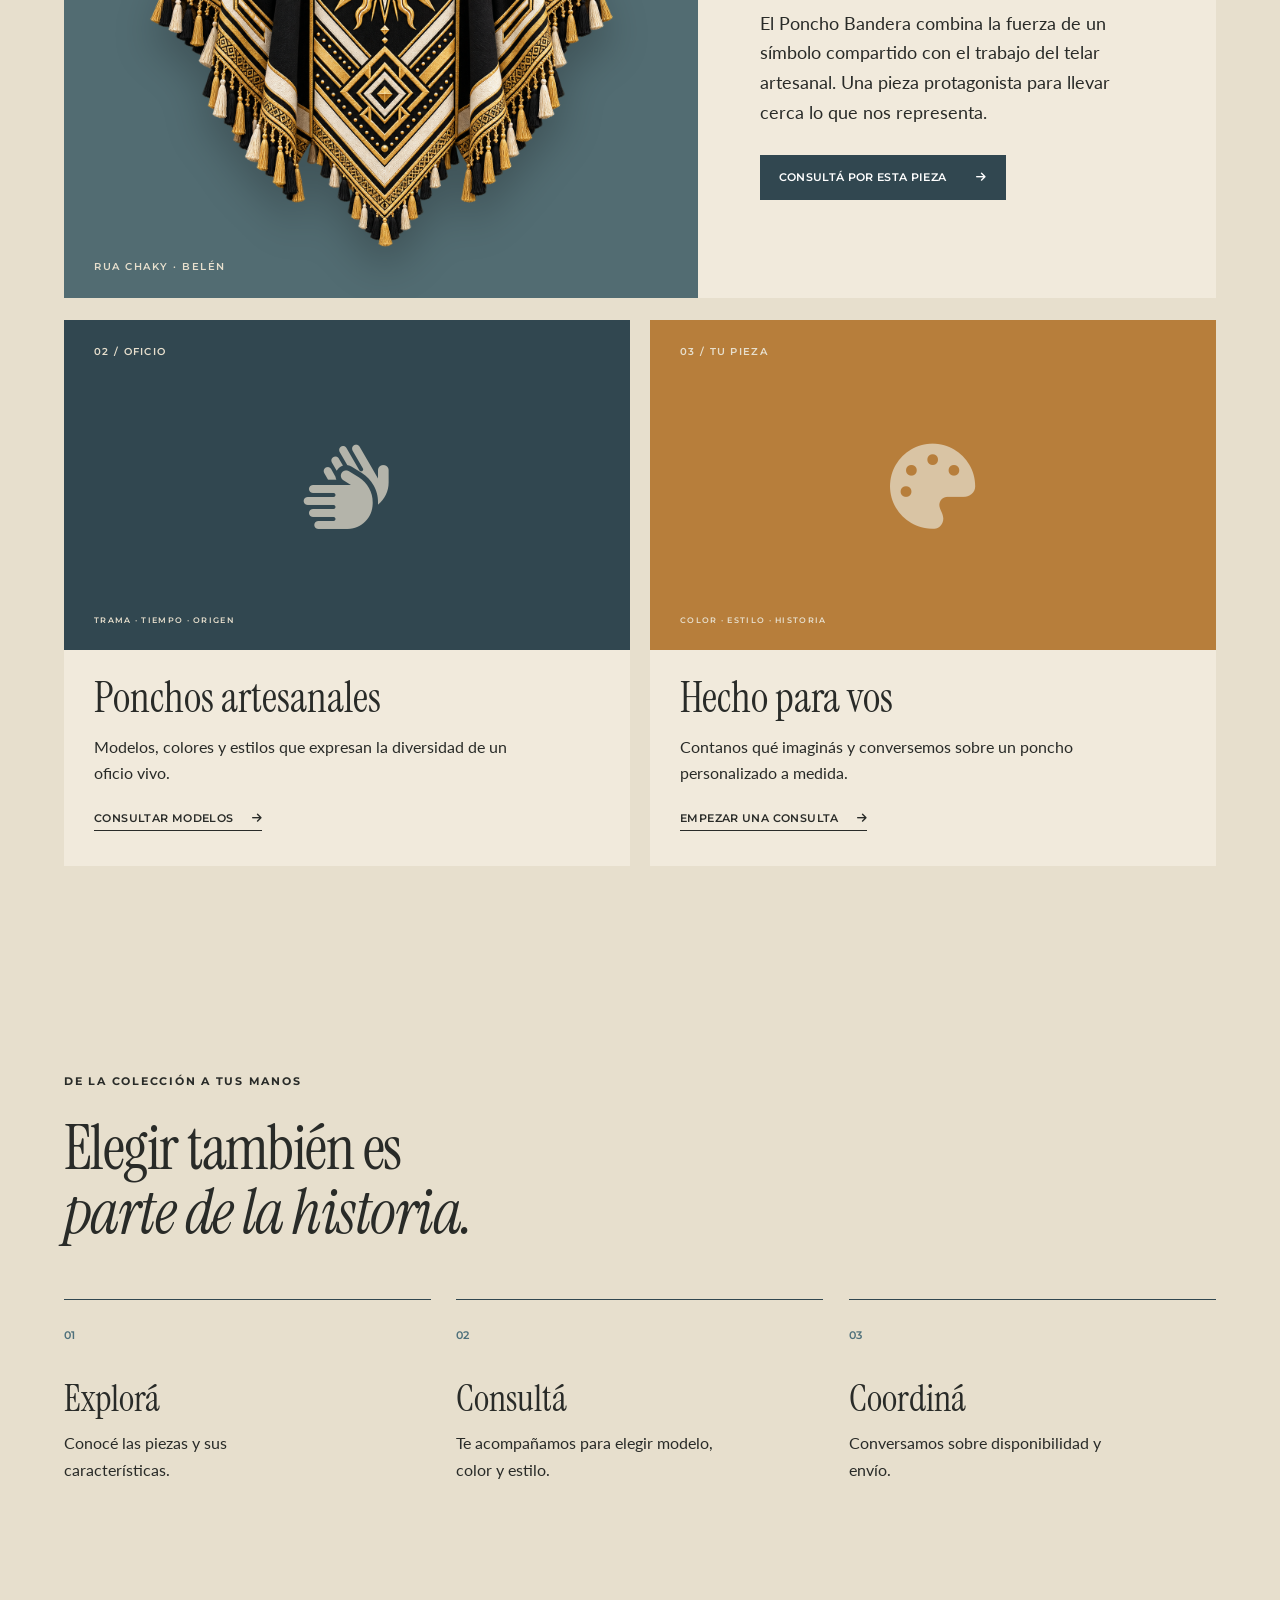
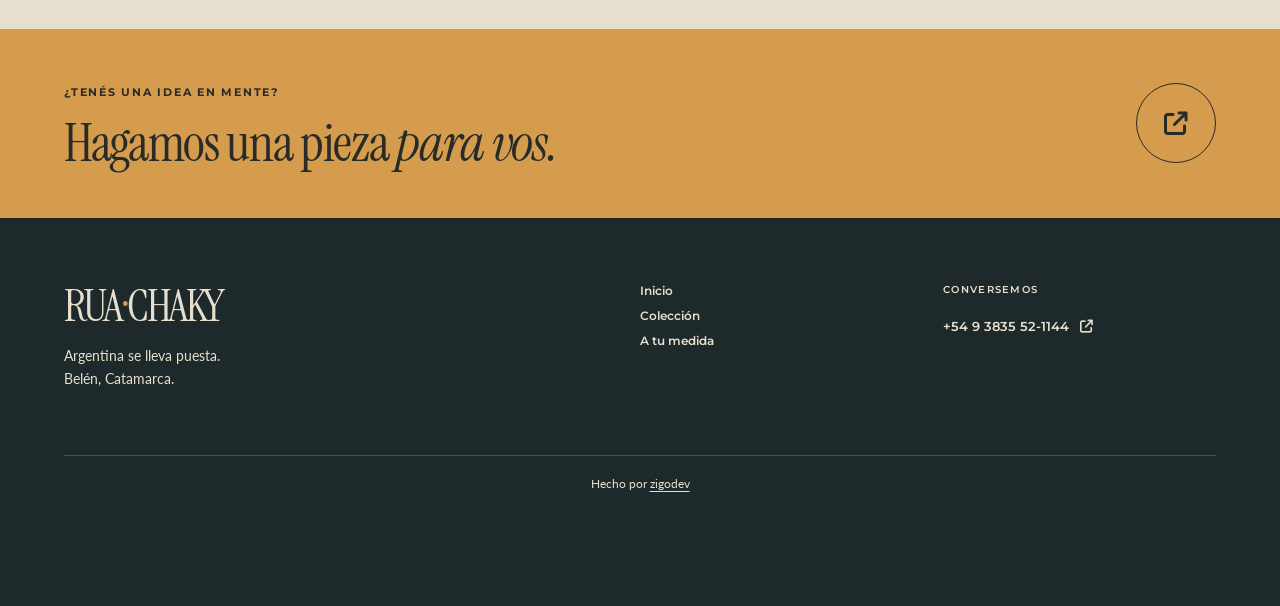
==== commit b5cbde15: "Refresh poncho imagery and scroll motion" ====
--- a/coleccion.html
+++ b/coleccion.html
@@ -12,10 +12,10 @@
   <div class="announcement"><span>Belén, Catamarca · Argentina</span><span>Textiles artesanales con identidad</span><span>Consultas y envíos a todo el país</span></div>
   <header class="site-header"><nav class="nav-shell" aria-label="Navegación principal"><div class="nav-links nav-links-left"><a href="index.html">Inicio</a><a class="active" href="coleccion.html">Colección</a><a href="personalizado.html">A tu medida</a></div><a class="brand" href="index.html" aria-label="Rua Chaky, inicio">RUA<span>·</span>CHAKY</a><div class="nav-actions"><a class="nav-contact" href="personalizado.html">Tu pieza, tu historia <i class="fa-solid fa-arrow-up-right-from-square" aria-hidden="true"></i></a><button class="menu-toggle" aria-label="Abrir menú" aria-expanded="false"><span></span><span></span></button></div></nav></header>
   <main>
-    <section class="inner-hero collection-hero"><div class="inner-hero-copy fade-in"><span class="eyebrow">01 / LA COLECCIÓN</span><h1>Piezas con <em>historia.</em></h1><p>Un recorrido por el oficio y la identidad de Rua Chaky. Cada poncho es una expresión singular de la tradición textil argentina.</p><a class="text-link" href="#piezas">Descubrí las piezas <i class="fa-solid fa-arrow-down" aria-hidden="true"></i></a></div><div class="inner-hero-art fade-in"><span class="inner-art-word">RUA<br>CHAKY</span><img src="assets/poncho-bandera.png" alt="Ilustración del Poncho Bandera de Rua Chaky"><span class="inner-art-caption">BELÉN / CATAMARCA / ARGENTINA</span></div></section>
+    <section class="inner-hero collection-hero"><div class="inner-hero-copy fade-in"><span class="eyebrow">LA COLECCIÓN</span><h1>Piezas con <em>historia.</em></h1><p>Un recorrido por el oficio y la identidad de Rua Chaky. Cada poncho es una expresión singular de la tradición textil argentina.</p><a class="text-link" href="#piezas">Descubrí las piezas <i class="fa-solid fa-arrow-down" aria-hidden="true"></i></a></div><div class="inner-hero-art fade-in"><span class="inner-art-word">RUA<br>CHAKY</span><img src="assets/poncho-bandera2.png" alt="Ilustración del Poncho Bandera de Rua Chaky"><span class="inner-art-caption">BELÉN / CATAMARCA / ARGENTINA</span></div></section>
     <section class="collection-intro section-shell fade-in"><span class="eyebrow">EL VALOR DE LO ÚNICO</span><p>No hay dos piezas exactamente iguales. La textura, el color y los detalles cuentan el recorrido de cada poncho desde el telar hasta tus manos.</p></section>
     <section class="product-showcase" id="piezas">
-      <article class="product-panel featured-product fade-in"><div class="product-visual product-visual-bandera"><span class="visual-kicker">01 / PIEZA EMBLEMÁTICA</span><span class="visual-word">BANDERA</span><img src="assets/poncho-bandera.png" alt="Ilustración del Poncho Bandera"><span class="visual-foot">RUA CHAKY · BELÉN</span></div><div class="product-copy"><span class="eyebrow">PONCHO BANDERA</span><h2>Una identidad<br><em>que se lleva puesta.</em></h2><p>El Poncho Bandera combina la fuerza de un símbolo compartido con el trabajo del telar artesanal. Una pieza protagonista para llevar cerca lo que nos representa.</p><a class="button button-primary" href="personalizado.html?pieza=Poncho%20Bandera">Consultá por esta pieza <i class="fa-solid fa-arrow-right" aria-hidden="true"></i></a></div></article>
+      <article class="product-panel featured-product fade-in"><div class="product-visual product-visual-bandera"><span class="visual-kicker">01 / PIEZA EMBLEMÁTICA</span><span class="visual-word">BANDERA</span><img src="assets/poncho-bandera2.png" alt="Ilustración del Poncho Bandera"><span class="visual-foot">RUA CHAKY · BELÉN</span></div><div class="product-copy"><span class="eyebrow">PONCHO BANDERA</span><h2>Una identidad<br><em>que se lleva puesta.</em></h2><p>El Poncho Bandera combina la fuerza de un símbolo compartido con el trabajo del telar artesanal. Una pieza protagonista para llevar cerca lo que nos representa.</p><a class="button button-primary" href="personalizado.html?pieza=Poncho%20Bandera">Consultá por esta pieza <i class="fa-solid fa-arrow-right" aria-hidden="true"></i></a></div></article>
       <div class="collection-cards"><article class="collection-card fade-in"><div class="collection-card-visual collection-card-blue"><span>02 / OFICIO</span><i class="fa-solid fa-hands" aria-hidden="true"></i><small>TRAMA · TIEMPO · ORIGEN</small></div><div class="collection-card-copy"><h3>Ponchos artesanales</h3><p>Modelos, colores y estilos que expresan la diversidad de un oficio vivo.</p><a class="text-link" href="personalizado.html?pieza=Poncho%20artesanal">Consultar modelos <i class="fa-solid fa-arrow-right" aria-hidden="true"></i></a></div></article><article class="collection-card fade-in"><div class="collection-card-visual collection-card-ochre"><span>03 / TU PIEZA</span><i class="fa-solid fa-palette" aria-hidden="true"></i><small>COLOR · ESTILO · HISTORIA</small></div><div class="collection-card-copy"><h3>Hecho para vos</h3><p>Contanos qué imaginás y conversemos sobre un poncho personalizado a medida.</p><a class="text-link" href="personalizado.html">Empezar una consulta <i class="fa-solid fa-arrow-right" aria-hidden="true"></i></a></div></article></div>
     </section>
     <section class="process-section section-shell"><div class="section-heading fade-in"><span class="eyebrow">DE LA COLECCIÓN A TUS MANOS</span><h2>Elegir también es<br><em>parte de la historia.</em></h2></div><div class="process-list"><div class="process-item fade-in"><span>01</span><h3>Explorá</h3><p>Conocé las piezas y sus características.</p></div><div class="process-item fade-in"><span>02</span><h3>Consultá</h3><p>Te acompañamos para elegir modelo, color y estilo.</p></div><div class="process-item fade-in"><span>03</span><h3>Coordiná</h3><p>Conversamos sobre disponibilidad y envío.</p></div></div></section>
--- a/styles.css
+++ b/styles.css
@@ -1,16 +1,16 @@
 :root{--crudo:#E7DFCD;--petroleo:#314750;--petroleo-medio:#4E707B;--ocre:#D59C4D;--carbon:#292B28;--salvia:#8FA9A0;--borde:#D5CBB9;--blanco:#F5F1E7;--display:'Instrument Serif',Georgia,serif;--heading:'Montserrat',Arial,sans-serif;--body:'Lato',Arial,sans-serif}
 *{box-sizing:border-box}html{scroll-behavior:smooth}body{margin:0;background:var(--crudo);color:var(--carbon);font-family:var(--body);font-size:16px;line-height:1.65;overflow-x:hidden}a{color:inherit;text-decoration:none}button,input,select,textarea{font:inherit}button{cursor:pointer}img{display:block;max-width:100%}h1,h2,h3,p{margin-top:0}h1,h2{font-family:var(--display);font-weight:400;line-height:1.02;letter-spacing:-.025em}em{font-weight:400}a:focus-visible,button:focus-visible,input:focus-visible,select:focus-visible,textarea:focus-visible,summary:focus-visible{outline:2px solid var(--ocre);outline-offset:4px}.eyebrow{font-family:var(--heading);font-size:11px;font-weight:700;letter-spacing:.16em;text-transform:uppercase}.announcement{height:25px;background:#85745f;color:#fff;display:flex;justify-content:space-between;align-items:center;padding:0 3.1%;font:500 9px/1 var(--heading);letter-spacing:.08em;text-transform:uppercase}.site-header{position:relative;z-index:30;background:var(--blanco);border-bottom:1px solid rgba(41,43,40,.12)}.nav-shell{height:74px;max-width:1600px;margin:auto;padding:0 3.1%;display:grid;grid-template-columns:1fr auto 1fr;align-items:center;gap:20px}.nav-links,.nav-actions{display:flex;align-items:center;gap:25px}.nav-links a,.nav-contact{font:600 11px/1.2 var(--heading);text-transform:uppercase;letter-spacing:.025em;transition:color .2s}.nav-links a:hover,.nav-links a.active,.nav-contact:hover{color:var(--petroleo-medio)}.nav-actions{justify-content:flex-end}.nav-contact{display:inline-flex;align-items:center;gap:10px}.nav-contact i{font-size:11px}.brand,.footer-brand{font:400 32px/1 var(--display);letter-spacing:-.06em;white-space:nowrap}.brand span,.footer-brand span{color:var(--ocre);margin:0 2px}.menu-toggle{display:none;width:36px;height:36px;border:0;background:transparent;padding:7px}.menu-toggle span{display:block;height:1.5px;background:var(--carbon);margin:7px 0;transition:transform .25s}.section-shell{max-width:1440px;margin:auto;padding-left:5%;padding-right:5%}.button{display:inline-flex;align-items:center;justify-content:space-between;gap:30px;min-height:45px;padding:12px 18px;font:600 11px/1.2 var(--heading);text-transform:uppercase;letter-spacing:.03em;border:1px solid transparent;transition:background .25s,color .25s,transform .25s}.button:hover{transform:translateY(-3px)}.button-primary{background:var(--petroleo);color:#fff;border-color:var(--petroleo)}.button-primary:hover{background:transparent;color:var(--petroleo)}.button-light{background:var(--crudo);color:var(--petroleo);border-color:var(--crudo)}.button-light:hover{background:transparent;color:var(--crudo)}.text-link{display:inline-flex;align-items:center;gap:18px;border-bottom:1px solid currentColor;padding-bottom:5px;font:600 11px/1.2 var(--heading);text-transform:uppercase;letter-spacing:.035em}.text-link i{transition:transform .2s}.text-link:hover i{transform:translateX(4px)}
 /* Portada: tipografía monumental detrás del poncho entregado. */
-.home-hero{height:calc(100svh - 99px);min-height:520px;max-height:850px;position:relative;background:var(--blanco);overflow:hidden;display:flex;flex-direction:column}.hero-topline,.hero-bottom{height:42px;flex:none;display:flex;align-items:center;justify-content:space-between;padding:0 5%;font:600 10px/1 var(--heading);letter-spacing:.12em}.hero-topline{padding-top:7px}.hero-bottom{height:37px;position:relative}.hero-bottom i{position:absolute;left:50%;transform:translateX(-50%);font-size:13px}.hero-stage{position:relative;flex:1;min-height:0}.hero-wordmark{position:absolute;z-index:1;left:50%;top:4%;transform:translateX(-50%);width:100%;margin:0;text-align:center;white-space:nowrap;color:var(--petroleo);font-size:270px;line-height:1;letter-spacing:-.08em;pointer-events:none}.hero-orbit{position:absolute;z-index:0;left:50%;top:43%;transform:translate(-50%,-50%);width:min(44vw,560px);aspect-ratio:1;border:1px solid rgba(49,71,80,.13);border-radius:50%}.hero-orbit:before,.hero-orbit:after{content:'';position:absolute;inset:9%;border:1px solid rgba(49,71,80,.08);border-radius:50%}.hero-orbit:after{inset:20%}.hero-object{position:absolute;z-index:3;width:500px;height:100%;left:50%;top:0;transform:translateX(-50%);pointer-events:none;transition:transform .25s ease-out}.object-halo{position:absolute;left:50%;top:45%;transform:translate(-50%,-50%);width:300px;height:300px;border-radius:50%;background:radial-gradient(circle,rgba(213,156,77,.17),transparent 68%)}.object-image{position:absolute;z-index:2;left:50%;top:0;width:920px;height:100%;transform:translateX(-50%);overflow:hidden}.object-image img{position:absolute;left:50%;top:40%;width:840px;max-width:none;transform:translate(-50%,-50%);filter:drop-shadow(0 20px 13px rgba(29,40,40,.16))}.object-plinth{position:absolute;z-index:1;left:50%;bottom:3%;transform:translateX(-50%);width:310px;height:30%;min-height:135px;padding:24px 22px;display:flex;justify-content:space-between;align-items:flex-end;gap:12px;background:linear-gradient(115deg,#d6cbb5,#b6ab97 50%,#8f887a);box-shadow:16px 17px 24px rgba(36,42,36,.16);font:600 7px/1.3 var(--heading);letter-spacing:.12em}.object-plinth:before{content:'';position:absolute;bottom:100%;left:0;width:100%;height:28px;background:#e5dac6;clip-path:polygon(7% 0,100% 0,100% 100%,0 100%)}.object-plinth span{position:relative;z-index:1}.hero-caption{position:absolute;z-index:5;bottom:13%;max-width:280px}.hero-caption-left{left:8%}.hero-caption-right{right:8%;text-align:left}.hero-caption p{margin:14px 0 22px;font:400 34px/1.02 var(--display);letter-spacing:-.025em}.hero-caption-right p{font:500 16px/1.4 var(--heading);text-transform:uppercase;margin-bottom:22px}.caption-index{font:600 10px/1 var(--heading);letter-spacing:.1em}.quick-links{background:#1e292c;color:var(--crudo);padding:25px 5%;display:grid;grid-template-columns:repeat(3,1fr);gap:0}.quick-link{min-width:0;display:flex;align-items:center;gap:18px;padding:10px 24px;border-right:1px solid rgba(231,223,205,.22);transition:background .25s}.quick-link:first-child{padding-left:0}.quick-link:last-child{border:0}.quick-link:hover{background:rgba(255,255,255,.06)}.quick-number{font:600 10px var(--heading);opacity:.6;align-self:flex-start}.quick-icon{flex:none;width:72px;height:72px;background:#394c50;display:grid;place-items:center;font-size:29px;color:var(--ocre)}.quick-copy{flex:1;min-width:0}.quick-copy strong{display:block;font:600 14px var(--heading);text-transform:uppercase}.quick-copy small{display:block;font:400 12px/1.5 var(--body);margin-top:4px}.quick-link>.fa-solid{font-size:12px;align-self:flex-end}
-.statement{padding-top:120px;padding-bottom:120px;display:grid;grid-template-columns:1.4fr .6fr;gap:8%}.statement h2,.section-heading h2{font-size:62px;margin:25px 0 0}.statement-body{align-self:end}.statement-body p{font-size:19px;line-height:1.65;margin:0 0 25px}.feature-banner{min-height:600px;display:grid;grid-template-columns:1fr 1fr;background:var(--petroleo);color:var(--crudo);overflow:hidden}.feature-copy{padding:9% 12% 9% 10%;align-self:center}.feature-copy h2{font-size:78px;margin:25px 0}.feature-copy p{max-width:420px;font-size:18px;line-height:1.65;margin-bottom:28px}.feature-art{position:relative;min-height:600px;background:#48646b;overflow:hidden}.feature-sun{position:absolute;width:400px;height:400px;left:50%;top:45%;transform:translate(-50%,-50%);border:1px solid rgba(231,223,205,.3);border-radius:50%}.feature-sun:before,.feature-sun:after{content:'';position:absolute;inset:13%;border:1px solid rgba(231,223,205,.2);border-radius:50%}.feature-sun:after{inset:29%}.feature-art img{position:absolute;z-index:2;max-width:none;width:850px;left:50%;top:48%;transform:translate(-50%,-50%);filter:brightness(0) invert(1) drop-shadow(0 18px 20px rgba(0,0,0,.2))}.feature-art-label{position:absolute;left:30px;bottom:22px;font:600 10px var(--heading);letter-spacing:.15em}.craft{padding-top:125px;padding-bottom:140px}.section-heading{max-width:800px}.section-heading p{max-width:550px;font-size:18px;margin:26px 0 0}.craft-grid{display:grid;grid-template-columns:repeat(3,1fr);gap:18px;margin-top:70px}.craft-card{min-height:285px;padding:29px;border:1px solid var(--borde);display:flex;flex-direction:column}.craft-card-number{font:600 10px var(--heading);letter-spacing:.15em}.craft-card>i{margin-top:37px;font-size:28px;color:var(--petroleo-medio)}.craft-card h3{font:600 18px var(--heading);margin:20px 0 8px}.craft-card p{margin:0;max-width:300px}.consult-strip{background:var(--ocre);color:var(--carbon);padding:48px 5%;display:flex;align-items:center;justify-content:space-between;gap:20px}.consult-strip h2{font-size:53px;margin:12px 0 0}.round-arrow{width:80px;height:80px;flex:none;border:1px solid var(--carbon);border-radius:50%;display:grid;place-items:center;font-size:24px;transition:background .25s,color .25s,transform .25s}.round-arrow:hover{background:var(--carbon);color:var(--crudo);transform:rotate(45deg)}
+.home-hero{height:calc(100svh - 99px);min-height:520px;max-height:850px;position:relative;background:var(--blanco);overflow:hidden;display:flex;flex-direction:column}.hero-topline,.hero-bottom{height:42px;flex:none;display:flex;align-items:center;justify-content:space-between;padding:0 5%;font:600 10px/1 var(--heading);letter-spacing:.12em}.hero-topline{padding-top:7px}.hero-bottom{height:37px;position:relative}.hero-bottom i{position:absolute;left:50%;transform:translateX(-50%);font-size:13px}.hero-stage{position:relative;flex:1;min-height:0}.hero-wordmark{position:absolute;z-index:1;left:50%;top:4%;transform:translateX(-50%);width:100%;margin:0;text-align:center;white-space:nowrap;color:var(--petroleo);font-size:270px;line-height:1;letter-spacing:-.08em;pointer-events:none}.hero-orbit{position:absolute;z-index:0;left:50%;top:43%;transform:translate(-50%,-50%);width:min(44vw,560px);aspect-ratio:1;border:1px solid rgba(49,71,80,.13);border-radius:50%}.hero-orbit:before,.hero-orbit:after{content:'';position:absolute;inset:9%;border:1px solid rgba(49,71,80,.08);border-radius:50%}.hero-orbit:after{inset:20%}.hero-object{position:absolute;z-index:3;width:500px;height:100%;left:50%;top:0;transform:translateX(-50%);pointer-events:none;transition:transform .25s ease-out}.object-halo{position:absolute;left:50%;top:45%;transform:translate(-50%,-50%);width:300px;height:300px;border-radius:50%;background:radial-gradient(circle,rgba(213,156,77,.17),transparent 68%)}.object-image{position:absolute;z-index:2;left:50%;top:0;width:920px;height:100%;transform:translateX(-50%);overflow:hidden}.object-image img{position:absolute;left:50%;top:60%;width:280px;max-width:none;transform:translate(-50%,-50%);filter:drop-shadow(0 20px 13px rgba(29,40,40,.16))}.object-plinth{position:absolute;z-index:1;left:50%;bottom:3%;transform:translateX(-50%);width:310px;height:30%;min-height:135px;padding:24px 22px;display:flex;justify-content:space-between;align-items:flex-end;gap:12px;background:linear-gradient(115deg,#d6cbb5,#b6ab97 50%,#8f887a);box-shadow:16px 17px 24px rgba(36,42,36,.16);font:600 7px/1.3 var(--heading);letter-spacing:.12em}.object-plinth:before{content:'';position:absolute;bottom:100%;left:0;width:100%;height:28px;background:#e5dac6;clip-path:polygon(7% 0,100% 0,100% 100%,0 100%)}.object-plinth span{position:relative;z-index:1}.hero-caption{position:absolute;z-index:5;bottom:13%;max-width:280px}.hero-caption-left{left:8%}.hero-caption-right{right:8%;text-align:left}.hero-caption p{margin:14px 0 22px;font:400 34px/1.02 var(--display);letter-spacing:-.025em}.hero-caption-right p{font:500 16px/1.4 var(--heading);text-transform:uppercase;margin-bottom:22px}.caption-index{font:600 10px/1 var(--heading);letter-spacing:.1em}.quick-links{background:#1e292c;color:var(--crudo);padding:25px 5%;display:grid;grid-template-columns:repeat(3,1fr);gap:0}.quick-link{min-width:0;display:flex;align-items:center;gap:18px;padding:10px 24px;border-right:1px solid rgba(231,223,205,.22);transition:background .25s}.quick-link:first-child{padding-left:0}.quick-link:last-child{border:0}.quick-link:hover{background:rgba(255,255,255,.06)}.quick-number{font:600 10px var(--heading);opacity:.6;align-self:flex-start}.quick-icon{flex:none;width:72px;height:72px;background:#394c50;display:grid;place-items:center;font-size:29px;color:var(--ocre)}.quick-copy{flex:1;min-width:0}.quick-copy strong{display:block;font:600 14px var(--heading);text-transform:uppercase}.quick-copy small{display:block;font:400 12px/1.5 var(--body);margin-top:4px}.quick-link>.fa-solid{font-size:12px;align-self:flex-end}
+.statement{padding-top:120px;padding-bottom:120px;display:grid;grid-template-columns:1.4fr .6fr;gap:8%}.statement h2,.section-heading h2{font-size:62px;margin:25px 0 0}.statement-body{align-self:end}.statement-body p{font-size:19px;line-height:1.65;margin:0 0 25px}.feature-banner{min-height:600px;display:grid;grid-template-columns:1fr 1fr;background:var(--petroleo);color:var(--crudo);overflow:hidden}.feature-copy{padding:9% 12% 9% 10%;align-self:center}.feature-copy h2{font-size:78px;margin:25px 0}.feature-copy p{max-width:420px;font-size:18px;line-height:1.65;margin-bottom:28px}.feature-art{position:relative;min-height:600px;background:#48646b;overflow:hidden}.feature-sun{position:absolute;width:400px;height:400px;left:50%;top:45%;transform:translate(-50%,-50%);border:1px solid rgba(231,223,205,.3);border-radius:50%}.feature-sun:before,.feature-sun:after{content:'';position:absolute;inset:13%;border:1px solid rgba(231,223,205,.2);border-radius:50%}.feature-sun:after{inset:29%}.feature-art img{position:absolute;z-index:2;max-width:none;width:470px;left:50%;top:50%;transform:translate(-50%,-50%);filter:drop-shadow(0 24px 22px rgba(0,0,0,.24))}.feature-art-label{position:absolute;left:30px;bottom:22px;font:600 10px var(--heading);letter-spacing:.15em}.craft{padding-top:125px;padding-bottom:140px}.section-heading{max-width:800px}.section-heading p{max-width:550px;font-size:18px;margin:26px 0 0}.craft-grid{display:grid;grid-template-columns:repeat(3,1fr);gap:18px;margin-top:70px}.craft-card{min-height:285px;padding:29px;border:1px solid var(--borde);display:flex;flex-direction:column}.craft-card-number{font:600 10px var(--heading);letter-spacing:.15em}.craft-card>i{margin-top:37px;font-size:28px;color:var(--petroleo-medio)}.craft-card h3{font:600 18px var(--heading);margin:20px 0 8px}.craft-card p{margin:0;max-width:300px}.consult-strip{background:var(--ocre);color:var(--carbon);padding:48px 5%;display:flex;align-items:center;justify-content:space-between;gap:20px}.consult-strip h2{font-size:53px;margin:12px 0 0}.round-arrow{width:80px;height:80px;flex:none;border:1px solid var(--carbon);border-radius:50%;display:grid;place-items:center;font-size:24px;transition:background .25s,color .25s,transform .25s}.round-arrow:hover{background:var(--carbon);color:var(--crudo);transform:rotate(45deg)}
 /* Páginas interiores */
-.inner-hero{min-height:calc(100svh - 99px);display:grid;grid-template-columns:1fr 1fr;background:var(--blanco)}.inner-hero-copy{padding:12% 10%;display:flex;flex-direction:column;align-items:flex-start;justify-content:center}.inner-hero-copy h1,.custom-hero h1{font-size:86px;margin:25px 0}.inner-hero-copy p,.custom-hero-copy p{max-width:460px;font-size:18px;line-height:1.6;margin-bottom:30px}.inner-hero-art{position:relative;min-height:620px;background:var(--petroleo);color:var(--crudo);overflow:hidden}.inner-art-word{position:absolute;left:50%;top:12%;transform:translateX(-50%);font:400 130px/.75 var(--display);letter-spacing:-.07em;text-align:center;opacity:.28;white-space:nowrap}.inner-hero-art img{position:absolute;z-index:2;width:900px;max-width:none;left:50%;top:48%;transform:translate(-50%,-50%);filter:brightness(0) invert(1)}.inner-art-caption{position:absolute;bottom:25px;left:30px;font:600 10px var(--heading);letter-spacing:.15em}.collection-intro{padding-top:95px;padding-bottom:95px;display:grid;grid-template-columns:1fr 2fr;gap:30px;border-bottom:1px solid var(--borde)}.collection-intro p{font:400 35px/1.25 var(--display);margin:0;max-width:830px}.product-showcase{padding:95px 5% 120px;max-width:1440px;margin:auto}.product-panel{display:grid;grid-template-columns:1.1fr .9fr;min-height:580px;background:#f1eadc}.product-visual{position:relative;min-height:580px;overflow:hidden}.product-visual-bandera{background:#526c72;color:var(--crudo)}.visual-kicker,.visual-foot{position:absolute;z-index:4;left:30px;font:600 10px var(--heading);letter-spacing:.15em}.visual-kicker{top:28px}.visual-foot{bottom:25px}.visual-word{position:absolute;left:50%;top:17%;transform:translateX(-50%);font:400 118px/1 var(--display);letter-spacing:-.06em;opacity:.3}.product-visual img{position:absolute;z-index:2;width:840px;max-width:none;left:50%;top:50%;transform:translate(-50%,-50%);filter:brightness(0) invert(1)}.product-copy{padding:12%;display:flex;flex-direction:column;align-items:flex-start;justify-content:center}.product-copy h2{font-size:62px;margin:24px 0}.product-copy p{font-size:18px;max-width:450px;margin-bottom:28px}.collection-cards{display:grid;grid-template-columns:1fr 1fr;gap:20px;margin-top:22px}.collection-card{background:#f1eadc}.collection-card-visual{height:330px;display:flex;flex-direction:column;justify-content:space-between;padding:25px 30px;position:relative;overflow:hidden;color:var(--crudo);font:600 10px var(--heading);letter-spacing:.13em}.collection-card-visual>i{font-size:85px;align-self:center;opacity:.72;transition:transform .3s}.collection-card:hover .collection-card-visual>i{transform:scale(1.08) rotate(-5deg)}.collection-card-blue{background:var(--petroleo)}.collection-card-ochre{background:#b77e3b}.collection-card-copy{padding:27px 30px 35px}.collection-card-copy h3{font:400 42px/1 var(--display);margin-bottom:15px}.collection-card-copy p{max-width:420px}.process-section{padding-top:80px;padding-bottom:130px}.process-list{display:grid;grid-template-columns:repeat(3,1fr);gap:25px;margin-top:55px}.process-item{border-top:1px solid var(--petroleo);padding-top:20px}.process-item>span{font:600 11px var(--heading);color:var(--petroleo-medio)}.process-item h3{font:400 37px var(--display);margin:28px 0 8px}.process-item p{max-width:270px}
-.custom-hero{min-height:calc(100svh - 99px);display:grid;grid-template-columns:1.05fr .95fr;align-items:center;gap:5%;background:var(--blanco)}.custom-hero-copy{padding:50px 0}.custom-hero-art{position:relative;height:620px;overflow:hidden;background:#d7cfbd}.custom-art-ring{position:absolute;left:50%;top:48%;transform:translate(-50%,-50%);width:380px;height:380px;border:1px solid rgba(49,71,80,.35);border-radius:50%}.custom-art-ring:before{content:'';position:absolute;inset:16%;border:1px solid rgba(49,71,80,.22);border-radius:50%}.custom-hero-art img{position:absolute;width:850px;max-width:none;left:50%;top:48%;transform:translate(-50%,-50%)}.custom-hero-art>span:last-child{position:absolute;bottom:25px;left:28px;font:600 10px var(--heading);letter-spacing:.14em}.custom-form-section{padding:120px 5%;display:grid;grid-template-columns:.8fr 1.2fr;gap:10%;max-width:1440px;margin:auto}.custom-form-intro h2{font-size:61px;margin:25px 0}.custom-form-intro p{max-width:400px;font-size:18px}.small-note{max-width:370px;border-top:1px solid var(--borde);padding-top:20px;display:flex;gap:12px;font-size:13px}.small-note i{color:var(--petroleo-medio)}.custom-form{background:#f3eddf;padding:40px;display:flex;flex-direction:column;gap:25px;box-shadow:0 20px 40px rgba(41,43,40,.05)}.custom-form label,.color-fieldset legend{display:block;font:600 12px var(--heading);text-transform:uppercase;letter-spacing:.06em}.custom-form input:not([type=checkbox]),.custom-form select,.custom-form textarea{display:block;width:100%;margin-top:10px;border:0;border-bottom:1px solid #bdb4a3;background:transparent;padding:13px 0;color:var(--carbon);font:400 16px var(--body);outline:none;border-radius:0}.custom-form input:focus,.custom-form select:focus,.custom-form textarea:focus{border-color:var(--petroleo)}.custom-form textarea{resize:vertical}.field-row{display:grid;grid-template-columns:1fr 1fr;gap:25px}.color-fieldset{border:0;padding:0;margin:0}.color-fieldset legend small{display:block;margin-top:6px;font:400 12px var(--body);text-transform:none;letter-spacing:0}.swatches{display:flex;flex-wrap:wrap;gap:13px;margin-top:17px}.swatch{position:relative;display:flex!important;flex-direction:column;align-items:center;gap:7px;min-width:74px;text-align:center;font:500 10px var(--heading)!important;text-transform:none!important;letter-spacing:0!important;cursor:pointer}.swatch input{position:absolute;opacity:0;width:1px;height:1px}.swatch-color{display:block;width:50px;height:50px;background:var(--swatch);border:1px solid rgba(41,43,40,.2);border-radius:50%;transition:box-shadow .2s,transform .2s}.swatch input:checked+.swatch-color{box-shadow:0 0 0 3px #f3eddf,0 0 0 5px var(--petroleo);transform:scale(.94)}.swatch input:focus-visible+.swatch-color{outline:2px solid var(--ocre);outline-offset:6px}.form-hint{font-size:12px;margin:15px 0 0}.form-hint.error{color:#a2442f}.form-submit{align-self:flex-start}.faq-section{padding-top:80px;padding-bottom:140px;display:grid;grid-template-columns:.7fr 1.3fr;gap:10%}.faq-list details{border-top:1px solid var(--borde)}.faq-list details:last-child{border-bottom:1px solid var(--borde)}.faq-list summary{list-style:none;cursor:pointer;position:relative;padding:23px 35px 23px 0;font:600 15px/1.5 var(--heading)}.faq-list summary::-webkit-details-marker{display:none}.faq-list summary:after{content:'+';position:absolute;right:5px;top:15px;font:400 25px var(--display)}.faq-list details[open] summary:after{content:'−'}.faq-list details p{max-width:600px;margin:0 0 25px}
+.inner-hero{min-height:calc(100svh - 99px);display:grid;grid-template-columns:1fr 1fr;background:var(--blanco)}.inner-hero-copy{padding:12% 10%;display:flex;flex-direction:column;align-items:flex-start;justify-content:center}.inner-hero-copy h1,.custom-hero h1{font-size:86px;margin:25px 0}.inner-hero-copy p,.custom-hero-copy p{max-width:460px;font-size:18px;line-height:1.6;margin-bottom:30px}.inner-hero-art{position:relative;min-height:620px;background:var(--petroleo);color:var(--crudo);overflow:hidden}.inner-art-word{position:absolute;left:50%;top:12%;transform:translateX(-50%);font:400 130px/.75 var(--display);letter-spacing:-.07em;text-align:center;opacity:.28;white-space:nowrap}.inner-hero-art img{position:absolute;z-index:2;width:480px;max-width:none;left:50%;top:50%;transform:translate(-50%,-50%);filter:drop-shadow(0 22px 20px rgba(0,0,0,.22))}.inner-art-caption{position:absolute;bottom:25px;left:30px;font:600 10px var(--heading);letter-spacing:.15em}.collection-intro{padding-top:95px;padding-bottom:95px;display:grid;grid-template-columns:1fr 2fr;gap:30px;border-bottom:1px solid var(--borde)}.collection-intro p{font:400 35px/1.25 var(--display);margin:0;max-width:830px}.product-showcase{padding:95px 5% 120px;max-width:1440px;margin:auto}.product-panel{display:grid;grid-template-columns:1.1fr .9fr;min-height:580px;background:#f1eadc}.product-visual{position:relative;min-height:580px;overflow:hidden}.product-visual-bandera{background:#526c72;color:var(--crudo)}.visual-kicker,.visual-foot{position:absolute;z-index:4;left:30px;font:600 10px var(--heading);letter-spacing:.15em}.visual-kicker{top:28px}.visual-foot{bottom:25px}.visual-word{position:absolute;left:50%;top:17%;transform:translateX(-50%);font:400 118px/1 var(--display);letter-spacing:-.06em;opacity:.3}.product-visual img{position:absolute;z-index:2;width:480px;max-width:none;left:50%;top:50%;transform:translate(-50%,-50%);filter:drop-shadow(0 22px 20px rgba(0,0,0,.22))}.product-copy{padding:12%;display:flex;flex-direction:column;align-items:flex-start;justify-content:center}.product-copy h2{font-size:62px;margin:24px 0}.product-copy p{font-size:18px;max-width:450px;margin-bottom:28px}.collection-cards{display:grid;grid-template-columns:1fr 1fr;gap:20px;margin-top:22px}.collection-card{background:#f1eadc}.collection-card-visual{height:330px;display:flex;flex-direction:column;justify-content:space-between;padding:25px 30px;position:relative;overflow:hidden;color:var(--crudo);font:600 10px var(--heading);letter-spacing:.13em}.collection-card-visual>i{font-size:85px;align-self:center;opacity:.72;transition:transform .3s}.collection-card:hover .collection-card-visual>i{transform:scale(1.08) rotate(-5deg)}.collection-card-blue{background:var(--petroleo)}.collection-card-ochre{background:#b77e3b}.collection-card-copy{padding:27px 30px 35px}.collection-card-copy h3{font:400 42px/1 var(--display);margin-bottom:15px}.collection-card-copy p{max-width:420px}.process-section{padding-top:80px;padding-bottom:130px}.process-list{display:grid;grid-template-columns:repeat(3,1fr);gap:25px;margin-top:55px}.process-item{border-top:1px solid var(--petroleo);padding-top:20px}.process-item>span{font:600 11px var(--heading);color:var(--petroleo-medio)}.process-item h3{font:400 37px var(--display);margin:28px 0 8px}.process-item p{max-width:270px}
+.custom-hero{min-height:calc(100svh - 99px);display:grid;grid-template-columns:1.05fr .95fr;align-items:center;gap:5%;background:var(--blanco)}.custom-hero-copy{padding:50px 0}.custom-hero-art{position:relative;height:620px;overflow:hidden;background:#d7cfbd}.custom-art-ring{position:absolute;left:50%;top:48%;transform:translate(-50%,-50%);width:380px;height:380px;border:1px solid rgba(49,71,80,.35);border-radius:50%}.custom-art-ring:before{content:'';position:absolute;inset:16%;border:1px solid rgba(49,71,80,.22);border-radius:50%}.custom-hero-art img{position:absolute;width:480px;max-width:none;left:50%;top:50%;transform:translate(-50%,-50%);filter:drop-shadow(0 22px 20px rgba(0,0,0,.18))}.custom-hero-art>span:last-child{position:absolute;bottom:25px;left:28px;font:600 10px var(--heading);letter-spacing:.14em}.custom-form-section{padding:120px 5%;display:grid;grid-template-columns:.8fr 1.2fr;gap:10%;max-width:1440px;margin:auto}.custom-form-intro h2{font-size:61px;margin:25px 0}.custom-form-intro p{max-width:400px;font-size:18px}.small-note{max-width:370px;border-top:1px solid var(--borde);padding-top:20px;display:flex;gap:12px;font-size:13px}.small-note i{color:var(--petroleo-medio)}.custom-form{background:#f3eddf;padding:40px;display:flex;flex-direction:column;gap:25px;box-shadow:0 20px 40px rgba(41,43,40,.05)}.custom-form label,.color-fieldset legend{display:block;font:600 12px var(--heading);text-transform:uppercase;letter-spacing:.06em}.custom-form input:not([type=checkbox]),.custom-form select,.custom-form textarea{display:block;width:100%;margin-top:10px;border:0;border-bottom:1px solid #bdb4a3;background:transparent;padding:13px 0;color:var(--carbon);font:400 16px var(--body);outline:none;border-radius:0}.custom-form input:focus,.custom-form select:focus,.custom-form textarea:focus{border-color:var(--petroleo)}.custom-form textarea{resize:vertical}.field-row{display:grid;grid-template-columns:1fr 1fr;gap:25px}.color-fieldset{border:0;padding:0;margin:0}.color-fieldset legend small{display:block;margin-top:6px;font:400 12px var(--body);text-transform:none;letter-spacing:0}.swatches{display:flex;flex-wrap:wrap;gap:13px;margin-top:17px}.swatch{position:relative;display:flex!important;flex-direction:column;align-items:center;gap:7px;min-width:74px;text-align:center;font:500 10px var(--heading)!important;text-transform:none!important;letter-spacing:0!important;cursor:pointer}.swatch input{position:absolute;opacity:0;width:1px;height:1px}.swatch-color{display:block;width:50px;height:50px;background:var(--swatch);border:1px solid rgba(41,43,40,.2);border-radius:50%;transition:box-shadow .2s,transform .2s}.swatch input:checked+.swatch-color{box-shadow:0 0 0 3px #f3eddf,0 0 0 5px var(--petroleo);transform:scale(.94)}.swatch input:focus-visible+.swatch-color{outline:2px solid var(--ocre);outline-offset:6px}.form-hint{font-size:12px;margin:15px 0 0}.form-hint.error{color:#a2442f}.form-submit{align-self:flex-start}.faq-section{padding-top:80px;padding-bottom:140px;display:grid;grid-template-columns:.7fr 1.3fr;gap:10%}.faq-list details{border-top:1px solid var(--borde)}.faq-list details:last-child{border-bottom:1px solid var(--borde)}.faq-list summary{list-style:none;cursor:pointer;position:relative;padding:23px 35px 23px 0;font:600 15px/1.5 var(--heading)}.faq-list summary::-webkit-details-marker{display:none}.faq-list summary:after{content:'+';position:absolute;right:5px;top:15px;font:400 25px var(--display)}.faq-list details[open] summary:after{content:'−'}.faq-list details p{max-width:600px;margin:0 0 25px}
 .site-footer{background:#1e292c;color:var(--crudo);padding:65px 5% calc(115px + env(safe-area-inset-bottom))}.footer-main{max-width:1440px;margin:auto;display:grid;grid-template-columns:2fr 1fr 1fr;gap:30px;align-items:start}.footer-brand{font-size:45px}.footer-main p{font-size:14px;margin:16px 0 0}.footer-links{display:flex;flex-direction:column;gap:10px;font:600 12px var(--heading)}.footer-links a:hover,.footer-contact a:hover,.footer-credit a:hover{color:var(--ocre)}.footer-contact>span{display:block;font:600 10px var(--heading);letter-spacing:.13em;margin-bottom:16px}.footer-contact a{font:600 13px var(--heading);white-space:nowrap}.footer-contact i{margin-left:7px}.footer-credit{max-width:1440px;margin:65px auto 0;padding-top:20px;border-top:1px solid rgba(231,223,205,.22);text-align:center;font:400 12px var(--body)}.footer-credit a{text-decoration:underline;text-underline-offset:3px}.whatsapp-float{position:fixed;z-index:60;right:22px;bottom:calc(22px + env(safe-area-inset-bottom));width:56px;height:56px;border-radius:50%;display:grid;place-items:center;background:#25D366;color:#fff;box-shadow:0 7px 22px rgba(0,0,0,.25);font-size:29px;transition:transform .25s}.whatsapp-float:hover{transform:translateY(-4px)}
 .fade-in{opacity:0;transform:translateY(20px);transition:opacity .65s ease,transform .65s ease}.fade-in.visible{opacity:1;transform:translateY(0)}.hero-wordmark.fade-in{transform:translate(-50%,20px)}.hero-wordmark.fade-in.visible{transform:translate(-50%,0)}
 @media(max-width:1024px){.nav-links{gap:14px}.nav-links a,.nav-contact{font-size:10px}.hero-wordmark{font-size:190px;top:8%}.hero-caption-left{left:5%}.hero-caption-right{right:5%}.hero-caption p{font-size:28px}.quick-link{padding:8px 13px;gap:12px}.quick-icon{width:55px;height:55px}.statement h2,.section-heading h2{font-size:52px}.inner-hero-copy h1,.custom-hero h1{font-size:70px}.feature-copy h2{font-size:65px}.custom-form-section{gap:5%}}
-@media(max-width:768px){.announcement span:nth-child(2){display:none}.announcement{font-size:8px}.nav-shell{height:65px;grid-template-columns:1fr auto;padding:0 5%}.brand{grid-column:1;grid-row:1;font-size:29px}.nav-actions{grid-column:2;grid-row:1}.nav-contact{display:none}.menu-toggle{display:block}.nav-links{display:none;position:absolute;left:0;right:0;top:65px;padding:22px 5%;background:var(--blanco);box-shadow:0 15px 25px rgba(0,0,0,.08);flex-direction:column;align-items:flex-start;gap:22px}.site-header.menu-open .nav-links{display:flex}.site-header.menu-open .menu-toggle span:first-child{transform:translateY(4px) rotate(45deg)}.site-header.menu-open .menu-toggle span:last-child{transform:translateY(-4px) rotate(-45deg)}.home-hero{height:calc(100svh - 90px);min-height:0}.hero-topline,.hero-bottom{height:30px;font-size:8px}.hero-wordmark{font-size:98px;top:10%}.hero-object{width:100%}.object-image{width:750px}.object-image img{width:740px;top:41%}.object-plinth{width:240px;height:24%;min-height:100px;bottom:25%;font-size:6px}.hero-caption{bottom:5%}.hero-caption-left{left:5%}.hero-caption-right{display:none;right:5%;max-width:180px}.hero-caption p{font-size:25px;margin:8px 0 12px}.hero-caption-right p{font-size:11px}.hero-caption-right .eyebrow,.caption-index{font-size:8px}.hero-caption-left .button{min-height:35px;padding:8px 11px;gap:12px;font-size:9px}.quick-links{grid-template-columns:1fr;padding:10px 5%}.quick-link,.quick-link:first-child{padding:13px 0;border-right:0;border-bottom:1px solid rgba(231,223,205,.2)}.quick-link:last-child{border-bottom:0}.statement{grid-template-columns:1fr;padding-top:75px;padding-bottom:80px;gap:25px}.statement h2,.section-heading h2{font-size:45px}.statement-body p{font-size:17px}.feature-banner{grid-template-columns:1fr}.feature-copy{padding:80px 5%}.feature-copy h2{font-size:62px}.feature-art{min-height:430px}.feature-art img{width:720px}.craft{padding-top:80px;padding-bottom:90px}.craft-grid{grid-template-columns:1fr;gap:12px;margin-top:40px}.craft-card{min-height:220px}.craft-card>i{margin-top:25px}.consult-strip h2{font-size:43px}.inner-hero{grid-template-columns:1fr}.inner-hero-copy{padding:75px 5%}.inner-hero-copy h1,.custom-hero h1{font-size:67px}.inner-hero-art{min-height:520px}.collection-intro{grid-template-columns:1fr;padding-top:70px;padding-bottom:70px}.collection-intro p{font-size:30px}.product-panel{grid-template-columns:1fr}.product-visual{min-height:480px}.product-copy{padding:65px 7%}.product-copy h2{font-size:55px}.collection-card-visual{height:260px}.process-section{padding-bottom:90px}.custom-hero{grid-template-columns:1fr;gap:0;padding-top:45px}.custom-hero-copy{padding:0 0 50px}.custom-hero-art{height:480px}.custom-form-section{grid-template-columns:1fr;padding-top:80px;padding-bottom:80px;gap:35px}.custom-form-intro h2{font-size:54px}.faq-section{grid-template-columns:1fr;gap:30px;padding-bottom:95px}.footer-main{grid-template-columns:1.5fr 1fr}.footer-contact{grid-column:1 / -1}}
-@media(max-width:480px){.announcement{padding:0 5%;font-size:7px}.announcement span:last-child{max-width:135px;text-align:right}.home-hero{height:calc(100svh - 90px)}.hero-topline{font-size:7px}.hero-topline span:last-child{display:none}.hero-wordmark{font-size:62px;top:9%;letter-spacing:-.075em}.hero-orbit{width:310px;top:40%}.object-image{width:560px}.object-image img{width:600px;top:40%}.object-plinth{width:175px;height:20%;min-height:80px;bottom:24%;padding:11px 10px;font-size:5px;box-shadow:8px 10px 15px rgba(36,42,36,.15)}.object-plinth:before{height:17px}.object-plinth span:last-child{display:none}.hero-caption{bottom:2%}.hero-caption-left{max-width:210px}.hero-caption-left p{font-size:26px}.hero-caption-left .eyebrow{font-size:9px}.hero-caption-right{display:none}.hero-bottom span:last-child{display:none}.hero-bottom i{left:auto;right:5%;transform:none}.statement h2,.section-heading h2{font-size:39px}.feature-copy h2{font-size:56px}.feature-art{min-height:350px}.feature-art img{width:600px}.feature-sun{width:260px;height:260px}.consult-strip{padding:35px 5%}.consult-strip h2{font-size:37px}.round-arrow{width:56px;height:56px;font-size:18px}.inner-hero-copy{padding:60px 5%}.inner-hero-copy h1,.custom-hero h1{font-size:56px}.inner-hero-copy p,.custom-hero-copy p{font-size:16px}.inner-hero-art{min-height:400px}.inner-art-word{font-size:85px}.inner-hero-art img{width:650px}.collection-intro p{font-size:27px}.product-showcase{padding-top:55px;padding-bottom:80px}.product-visual{min-height:390px}.visual-word{font-size:66px;top:23%}.product-visual img{width:650px}.product-copy h2{font-size:48px}.collection-cards{grid-template-columns:1fr}.collection-card-visual{height:230px}.process-list{grid-template-columns:1fr;gap:18px}.process-item h3{margin-top:15px}.custom-hero-art{height:390px}.custom-hero-art img{width:650px}.custom-art-ring{width:260px;height:260px}.custom-form-intro h2{font-size:47px}.custom-form{padding:24px 18px}.field-row{grid-template-columns:1fr;gap:22px}.swatches{gap:8px}.swatch{min-width:61px;font-size:9px!important}.swatch-color{width:43px;height:43px}.form-submit{width:100%;font-size:10px;gap:8px}.faq-list summary{font-size:13px}.site-footer{padding-top:55px}.footer-main{grid-template-columns:1fr;gap:30px}.footer-contact{grid-column:auto}.footer-brand{font-size:40px}.footer-credit{margin-top:50px}.whatsapp-float{right:16px;bottom:calc(16px + env(safe-area-inset-bottom));width:51px;height:51px;font-size:27px}}
+@media(max-width:768px){.announcement span:nth-child(2){display:none}.announcement{font-size:8px}.nav-shell{height:65px;grid-template-columns:1fr auto;padding:0 5%}.brand{grid-column:1;grid-row:1;font-size:29px}.nav-actions{grid-column:2;grid-row:1}.nav-contact{display:none}.menu-toggle{display:block}.nav-links{display:none;position:absolute;left:0;right:0;top:65px;padding:22px 5%;background:var(--blanco);box-shadow:0 15px 25px rgba(0,0,0,.08);flex-direction:column;align-items:flex-start;gap:22px}.site-header.menu-open .nav-links{display:flex}.site-header.menu-open .menu-toggle span:first-child{transform:translateY(4px) rotate(45deg)}.site-header.menu-open .menu-toggle span:last-child{transform:translateY(-4px) rotate(-45deg)}.home-hero{height:calc(100svh - 90px);min-height:0}.hero-topline,.hero-bottom{height:30px;font-size:8px}.hero-wordmark{font-size:98px;top:10%}.hero-object{width:100%}.object-image{width:750px}.object-image img{width:280px;top:60%}.object-plinth{width:240px;height:24%;min-height:100px;bottom:25%;font-size:6px}.hero-caption{bottom:5%}.hero-caption-left{left:5%}.hero-caption-right{display:none;right:5%;max-width:180px}.hero-caption p{font-size:25px;margin:8px 0 12px}.hero-caption-right p{font-size:11px}.hero-caption-right .eyebrow,.caption-index{font-size:8px}.hero-caption-left .button{min-height:35px;padding:8px 11px;gap:12px;font-size:9px}.quick-links{grid-template-columns:1fr;padding:10px 5%}.quick-link,.quick-link:first-child{padding:13px 0;border-right:0;border-bottom:1px solid rgba(231,223,205,.2)}.quick-link:last-child{border-bottom:0}.statement{grid-template-columns:1fr;padding-top:75px;padding-bottom:80px;gap:25px}.statement h2,.section-heading h2{font-size:45px}.statement-body p{font-size:17px}.feature-banner{grid-template-columns:1fr}.feature-copy{padding:80px 5%}.feature-copy h2{font-size:62px}.feature-art{min-height:430px}.feature-art img{width:300px}.craft{padding-top:80px;padding-bottom:90px}.craft-grid{grid-template-columns:1fr;gap:12px;margin-top:40px}.craft-card{min-height:220px}.craft-card>i{margin-top:25px}.consult-strip h2{font-size:43px}.inner-hero{grid-template-columns:1fr}.inner-hero-copy{padding:75px 5%}.inner-hero-copy h1,.custom-hero h1{font-size:67px}.inner-hero-art{min-height:520px}.collection-intro{grid-template-columns:1fr;padding-top:70px;padding-bottom:70px}.collection-intro p{font-size:30px}.product-panel{grid-template-columns:1fr}.product-visual{min-height:480px}.product-copy{padding:65px 7%}.product-copy h2{font-size:55px}.collection-card-visual{height:260px}.process-section{padding-bottom:90px}.custom-hero{grid-template-columns:1fr;gap:0;padding-top:45px}.custom-hero-copy{padding:0 0 50px}.custom-hero-art{height:480px}.custom-form-section{grid-template-columns:1fr;padding-top:80px;padding-bottom:80px;gap:35px}.custom-form-intro h2{font-size:54px}.faq-section{grid-template-columns:1fr;gap:30px;padding-bottom:95px}.footer-main{grid-template-columns:1.5fr 1fr}.footer-contact{grid-column:1 / -1}}
+@media(max-width:480px){.announcement{padding:0 5%;font-size:7px}.announcement span:last-child{max-width:135px;text-align:right}.home-hero{height:calc(100svh - 90px)}.hero-topline{font-size:7px}.hero-topline span:last-child{display:none}.hero-wordmark{font-size:62px;top:9%;letter-spacing:-.075em}.hero-orbit{width:310px;top:40%}.object-image{width:560px}.object-image img{width:280px;top:60%}.object-plinth{width:175px;height:20%;min-height:80px;bottom:24%;padding:11px 10px;font-size:5px;box-shadow:8px 10px 15px rgba(36,42,36,.15)}.object-plinth:before{height:17px}.object-plinth span:last-child{display:none}.hero-caption{bottom:2%}.hero-caption-left{max-width:210px}.hero-caption-left p{font-size:26px}.hero-caption-left .eyebrow{font-size:9px}.hero-caption-right{display:none}.hero-bottom span:last-child{display:none}.hero-bottom i{left:auto;right:5%;transform:none}.statement h2,.section-heading h2{font-size:39px}.feature-copy h2{font-size:56px}.feature-art{min-height:350px}.feature-art img{width:260px}.feature-sun{width:260px;height:260px}.consult-strip{padding:35px 5%}.consult-strip h2{font-size:37px}.round-arrow{width:56px;height:56px;font-size:18px}.inner-hero-copy{padding:60px 5%}.inner-hero-copy h1,.custom-hero h1{font-size:56px}.inner-hero-copy p,.custom-hero-copy p{font-size:16px}.inner-hero-art{min-height:400px}.inner-art-word{font-size:85px}.inner-hero-art img{width:310px}.collection-intro p{font-size:27px}.product-showcase{padding-top:55px;padding-bottom:80px}.product-visual{min-height:390px}.visual-word{font-size:66px;top:23%}.product-visual img{width:300px}.product-copy h2{font-size:48px}.collection-cards{grid-template-columns:1fr}.collection-card-visual{height:230px}.process-list{grid-template-columns:1fr;gap:18px}.process-item h3{margin-top:15px}.custom-hero-art{height:390px}.custom-hero-art img{width:310px}.custom-art-ring{width:260px;height:260px}.custom-form-intro h2{font-size:47px}.custom-form{padding:24px 18px}.field-row{grid-template-columns:1fr;gap:22px}.swatches{gap:8px}.swatch{min-width:61px;font-size:9px!important}.swatch-color{width:43px;height:43px}.form-submit{width:100%;font-size:10px;gap:8px}.faq-list summary{font-size:13px}.site-footer{padding-top:55px}.footer-main{grid-template-columns:1fr;gap:30px}.footer-contact{grid-column:auto}.footer-brand{font-size:40px}.footer-credit{margin-top:50px}.whatsapp-float{right:16px;bottom:calc(16px + env(safe-area-inset-bottom));width:51px;height:51px;font-size:27px}}
 @media(prefers-reduced-motion:reduce){html{scroll-behavior:auto}*,*:before,*:after{animation-duration:.01ms!important;transition-duration:.01ms!important}.fade-in,.hero-wordmark.fade-in{opacity:1;transform:none}.hero-wordmark.fade-in{transform:translateX(-50%)}}
 
 /* En pantallas angostas las portadas interiores muestran texto e ilustración completos. */
@@ -20,30 +20,96 @@
   .inner-hero-copy h1{font-size:60px;margin:15px 0}
   .inner-hero-copy p{font-size:16px;line-height:1.5;margin-bottom:18px}
   .inner-hero-art{min-height:350px;height:350px}
-  .inner-hero-art img{width:600px}
+  .inner-hero-art img{width:280px}
   .custom-hero{min-height:0;padding-top:0}
   .custom-hero-copy{padding:25px 0}
   .custom-hero h1{font-size:60px;margin:15px 0}
   .custom-hero-copy p{font-size:16px;line-height:1.5;margin-bottom:18px}
   .custom-hero-art{height:350px}
-  .custom-hero-art img{width:600px}
+  .custom-hero-art img{width:280px}
 }
 @media (max-width:480px){
   .inner-hero-copy{padding:25px 5%}
   .inner-hero-copy h1,.custom-hero h1{font-size:50px}
   .inner-hero-art{min-height:300px;height:300px}
-  .inner-hero-art img{width:540px}
+  .inner-hero-art img{width:240px}
   .custom-hero-copy{padding:25px 0}
   .custom-hero-art{height:300px}
-  .custom-hero-art img{width:540px}
+  .custom-hero-art img{width:240px}
 }
 @media (max-width:768px) and (max-height:700px){
   .inner-hero-copy{padding-top:16px;padding-bottom:16px}
   .inner-hero-copy h1,.custom-hero h1{font-size:46px;margin:10px 0}
   .inner-hero-copy p,.custom-hero-copy p{font-size:14px;line-height:1.4;margin-bottom:12px}
   .inner-hero-art{min-height:210px;height:210px}
-  .inner-hero-art img{width:430px}
+  .inner-hero-art img{width:180px}
   .custom-hero-copy{padding-top:16px;padding-bottom:16px}
   .custom-hero-art{height:210px}
-  .custom-hero-art img{width:430px}
+  .custom-hero-art img{width:180px}
 }
+
+/* Movimiento editorial: cada familia de bloques entra con una dirección distinta. */
+.fade-in.reveal-left,.fade-in.reveal-right,.fade-in.reveal-zoom,.fade-in.reveal-tilt{
+  opacity:0;
+  filter:blur(8px);
+  transition:opacity .85s cubic-bezier(.22,1,.36,1),transform 1s cubic-bezier(.22,1,.36,1),filter .85s ease;
+  transition-delay:var(--reveal-delay,0ms);
+  will-change:transform,opacity;
+}
+.fade-in.reveal-left{transform:translate3d(-76px,22px,0) rotate(-2deg)}
+.fade-in.reveal-right{transform:translate3d(76px,22px,0) rotate(2deg)}
+.fade-in.reveal-zoom{transform:scale(1.13) rotate(3deg)}
+.fade-in.reveal-tilt{transform:perspective(800px) rotateX(13deg) translateY(55px) scale(.95);transform-origin:center bottom}
+.fade-in.reveal-left.visible,.fade-in.reveal-right.visible,.fade-in.reveal-zoom.visible,.fade-in.reveal-tilt.visible{
+  opacity:1;
+  filter:blur(0);
+  transform:none;
+}
+.fade-in.reveal-clip{position:relative;opacity:1;transform:none}
+.fade-in.reveal-clip::after{
+  content:'';
+  position:absolute;
+  z-index:5;
+  inset:0;
+  background:var(--crudo);
+  transform:scaleX(1);
+  transform-origin:right center;
+  transition:transform 1.15s cubic-bezier(.77,0,.18,1);
+  pointer-events:none;
+}
+.fade-in.reveal-clip.visible::after{transform:scaleX(0)}
+.feature-banner{position:relative;isolation:isolate}
+.feature-banner::after{
+  content:'';
+  position:absolute;
+  z-index:4;
+  inset:0;
+  background:var(--crudo);
+  transform:scaleX(1);
+  transform-origin:right center;
+  transition:transform 1.25s cubic-bezier(.77,0,.18,1);
+  pointer-events:none;
+}
+.feature-banner.section-active::after{transform:scaleX(0)}
+.feature-art img,.inner-hero-art img,.product-visual img,.custom-hero-art img{transition:filter .6s ease,scale .8s cubic-bezier(.22,1,.36,1)}
+.feature-art:hover img,.inner-hero-art:hover img,.product-visual:hover img,.custom-hero-art:hover img{scale:1.045}
+
+/* Cursor con seguimiento suave y respuesta sobre elementos interactivos. */
+body.has-custom-cursor,body.has-custom-cursor a,body.has-custom-cursor button,body.has-custom-cursor summary,body.has-custom-cursor .swatch{cursor:none}
+body.has-custom-cursor input:not([type=checkbox]),body.has-custom-cursor textarea,body.has-custom-cursor select{cursor:text}
+.cursor-dot,.cursor-ring{position:fixed;left:0;top:0;z-index:1000;pointer-events:none;mix-blend-mode:difference;opacity:0;transform:translate3d(-100px,-100px,0)}
+.cursor-dot{width:7px;height:7px;background:#fff;border-radius:50%;transition:opacity .2s,scale .2s}
+.cursor-ring{width:36px;height:36px;border:1px solid #fff;border-radius:50%;transition:opacity .2s,width .35s cubic-bezier(.22,1,.36,1),height .35s cubic-bezier(.22,1,.36,1),background .35s}
+.cursor-visible .cursor-dot,.cursor-visible .cursor-ring{opacity:1}
+.cursor-hover .cursor-ring{width:62px;height:62px;background:rgba(255,255,255,.2)}
+.cursor-hover .cursor-dot{scale:1.5}
+.cursor-pressed .cursor-ring{width:23px;height:23px}
+.cursor-text .cursor-dot,.cursor-text .cursor-ring{opacity:0}
+@media (hover:none),(pointer:coarse){.cursor-dot,.cursor-ring{display:none}}
+@media (prefers-reduced-motion:reduce){
+  .fade-in.reveal-left,.fade-in.reveal-right,.fade-in.reveal-zoom,.fade-in.reveal-tilt,.fade-in.reveal-clip,
+  .fade-in.reveal-left.visible,.fade-in.reveal-right.visible,.fade-in.reveal-zoom.visible,.fade-in.reveal-tilt.visible,.fade-in.reveal-clip.visible{opacity:1;transform:none;filter:none;clip-path:none;will-change:auto}
+  .feature-banner::after,.fade-in.reveal-clip::after{display:none}
+  .cursor-dot,.cursor-ring{display:none}
+}
+@media (max-width:768px){.object-image{top:-28px}}
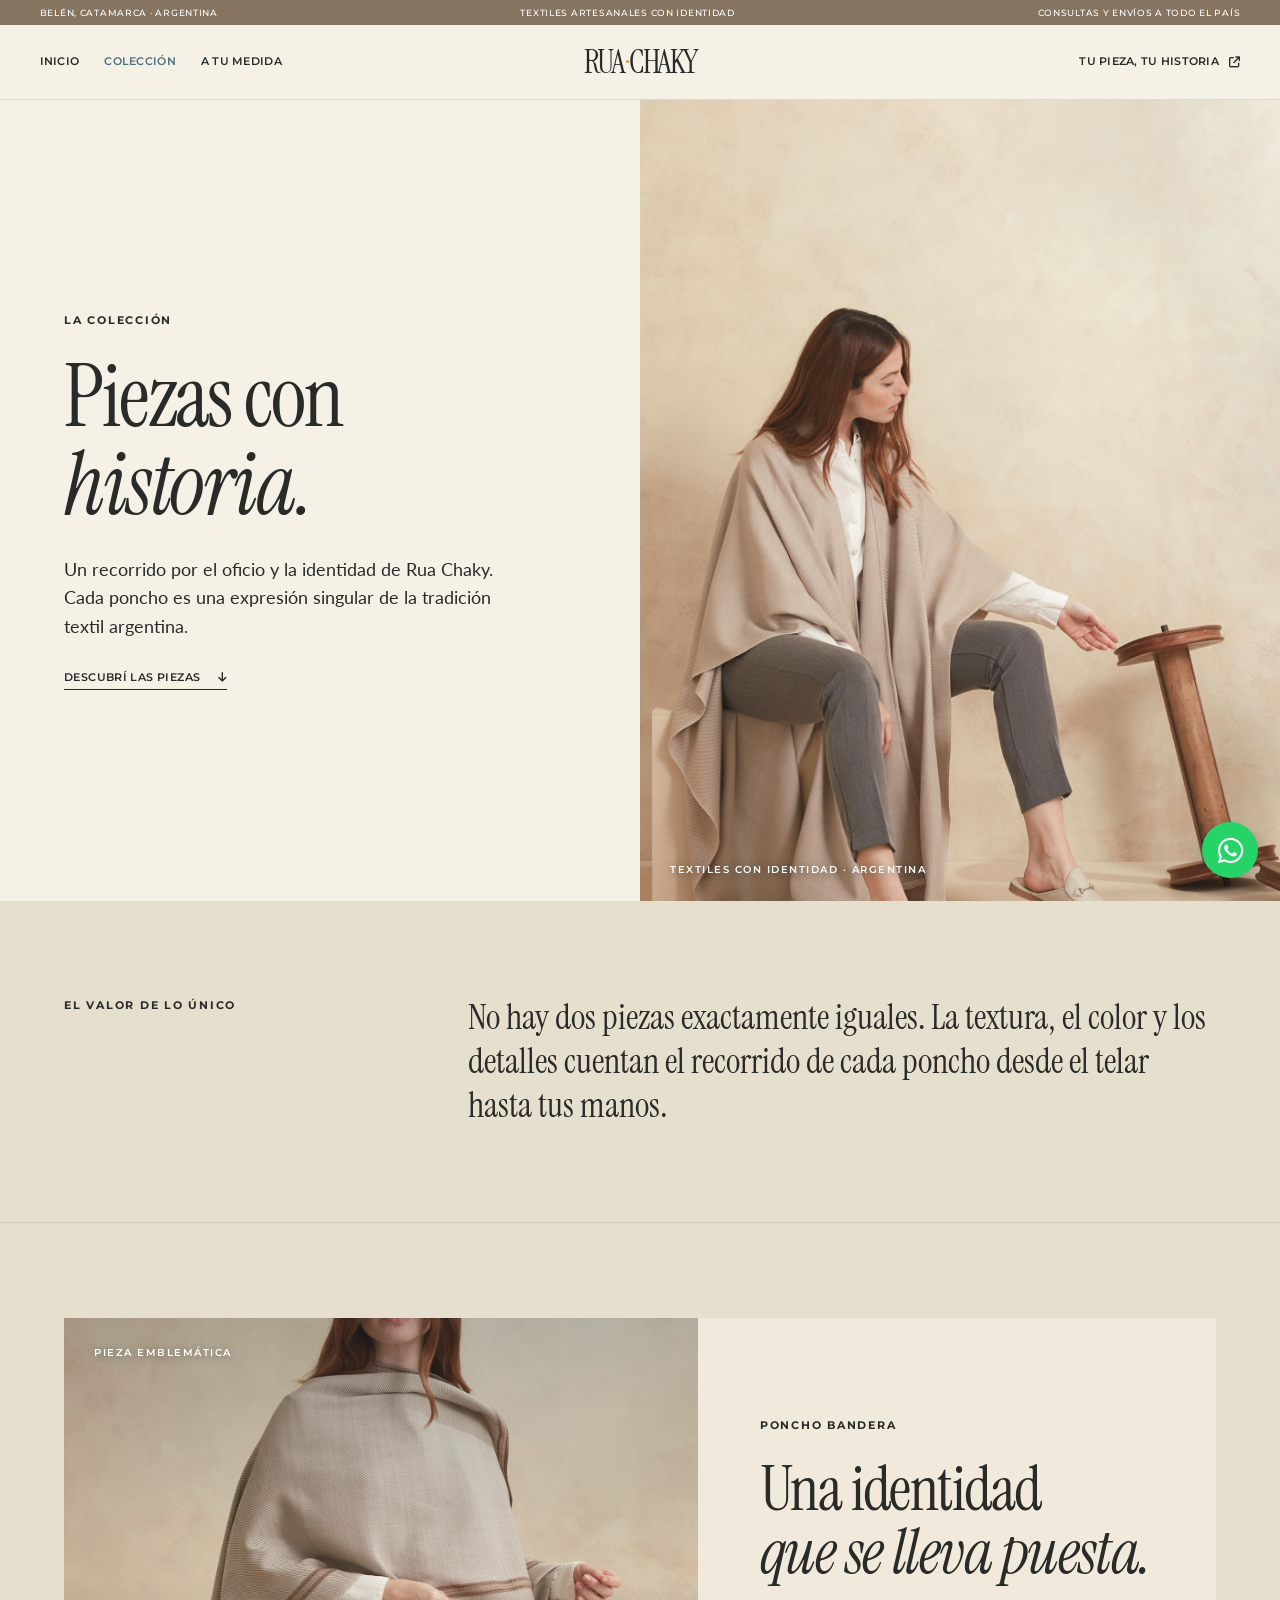
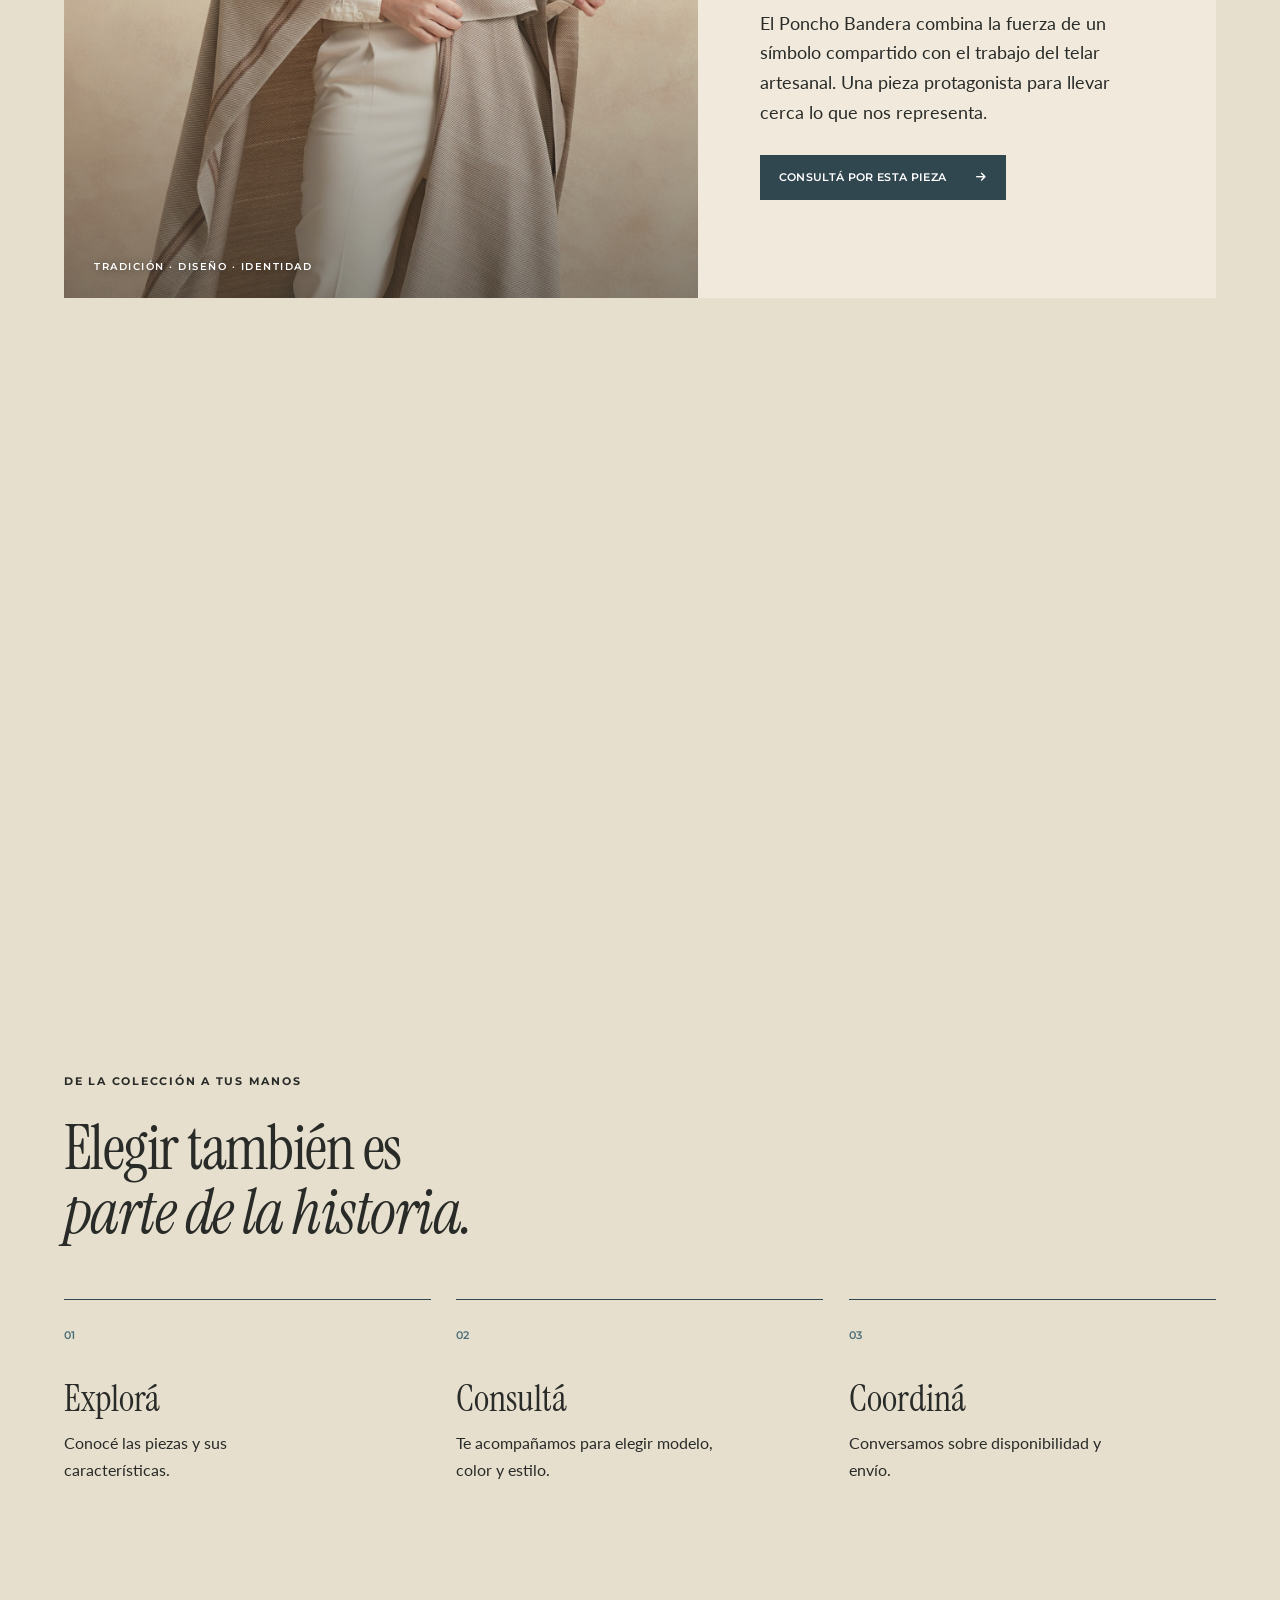
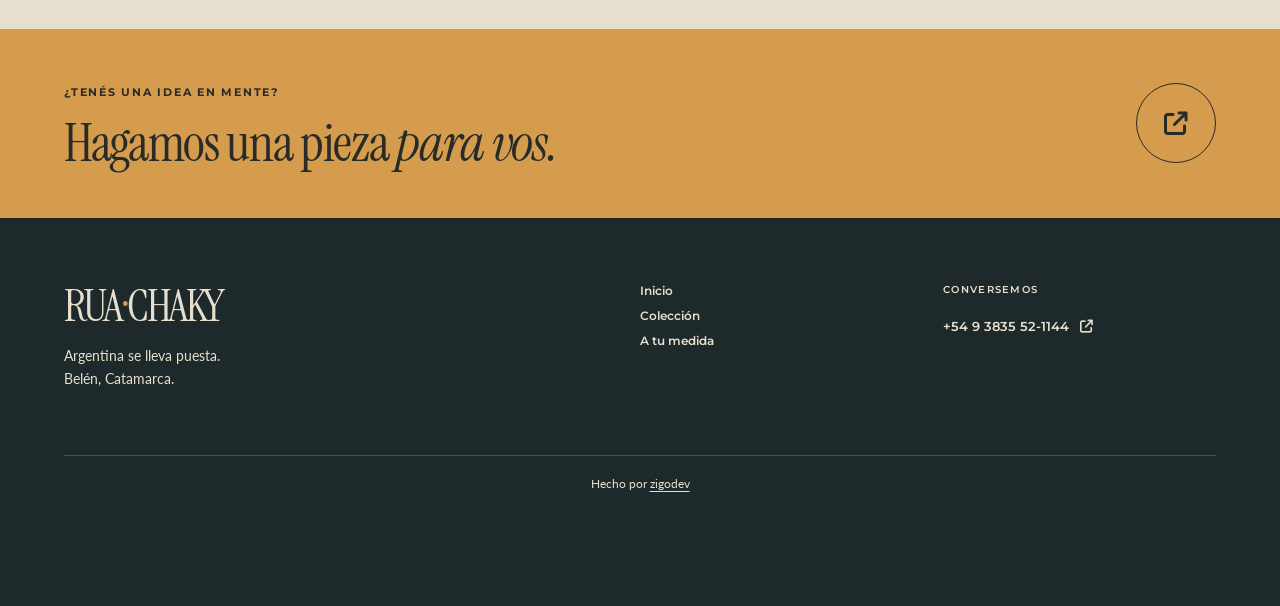
==== commit 926be2b3: "Refresh real imagery and refine brand cursor" ====
--- a/coleccion.html
+++ b/coleccion.html
@@ -12,11 +12,11 @@
   <div class="announcement"><span>Belén, Catamarca · Argentina</span><span>Textiles artesanales con identidad</span><span>Consultas y envíos a todo el país</span></div>
   <header class="site-header"><nav class="nav-shell" aria-label="Navegación principal"><div class="nav-links nav-links-left"><a href="index.html">Inicio</a><a class="active" href="coleccion.html">Colección</a><a href="personalizado.html">A tu medida</a></div><a class="brand" href="index.html" aria-label="Rua Chaky, inicio">RUA<span>·</span>CHAKY</a><div class="nav-actions"><a class="nav-contact" href="personalizado.html">Tu pieza, tu historia <i class="fa-solid fa-arrow-up-right-from-square" aria-hidden="true"></i></a><button class="menu-toggle" aria-label="Abrir menú" aria-expanded="false"><span></span><span></span></button></div></nav></header>
   <main>
-    <section class="inner-hero collection-hero"><div class="inner-hero-copy fade-in"><span class="eyebrow">LA COLECCIÓN</span><h1>Piezas con <em>historia.</em></h1><p>Un recorrido por el oficio y la identidad de Rua Chaky. Cada poncho es una expresión singular de la tradición textil argentina.</p><a class="text-link" href="#piezas">Descubrí las piezas <i class="fa-solid fa-arrow-down" aria-hidden="true"></i></a></div><div class="inner-hero-art fade-in"><span class="inner-art-word">RUA<br>CHAKY</span><img src="assets/poncho-bandera2.png" alt="Ilustración del Poncho Bandera de Rua Chaky"><span class="inner-art-caption">BELÉN / CATAMARCA / ARGENTINA</span></div></section>
+    <section class="inner-hero collection-hero"><div class="inner-hero-copy fade-in"><span class="eyebrow">LA COLECCIÓN</span><h1>Piezas con <em>historia.</em></h1><p>Un recorrido por el oficio y la identidad de Rua Chaky. Cada poncho es una expresión singular de la tradición textil argentina.</p><a class="text-link" href="#piezas">Descubrí las piezas <i class="fa-solid fa-arrow-down" aria-hidden="true"></i></a></div><div class="inner-hero-art fade-in"><img class="real-cover" src="assets/imgs-reales/RUANA_HAUSH_camel.jpg.webp" alt="Modelo luciendo una ruana tejida en tonos camel"><span class="inner-art-caption">TEXTILES CON IDENTIDAD · ARGENTINA</span></div></section>
     <section class="collection-intro section-shell fade-in"><span class="eyebrow">EL VALOR DE LO ÚNICO</span><p>No hay dos piezas exactamente iguales. La textura, el color y los detalles cuentan el recorrido de cada poncho desde el telar hasta tus manos.</p></section>
     <section class="product-showcase" id="piezas">
-      <article class="product-panel featured-product fade-in"><div class="product-visual product-visual-bandera"><span class="visual-kicker">01 / PIEZA EMBLEMÁTICA</span><span class="visual-word">BANDERA</span><img src="assets/poncho-bandera2.png" alt="Ilustración del Poncho Bandera"><span class="visual-foot">RUA CHAKY · BELÉN</span></div><div class="product-copy"><span class="eyebrow">PONCHO BANDERA</span><h2>Una identidad<br><em>que se lleva puesta.</em></h2><p>El Poncho Bandera combina la fuerza de un símbolo compartido con el trabajo del telar artesanal. Una pieza protagonista para llevar cerca lo que nos representa.</p><a class="button button-primary" href="personalizado.html?pieza=Poncho%20Bandera">Consultá por esta pieza <i class="fa-solid fa-arrow-right" aria-hidden="true"></i></a></div></article>
-      <div class="collection-cards"><article class="collection-card fade-in"><div class="collection-card-visual collection-card-blue"><span>02 / OFICIO</span><i class="fa-solid fa-hands" aria-hidden="true"></i><small>TRAMA · TIEMPO · ORIGEN</small></div><div class="collection-card-copy"><h3>Ponchos artesanales</h3><p>Modelos, colores y estilos que expresan la diversidad de un oficio vivo.</p><a class="text-link" href="personalizado.html?pieza=Poncho%20artesanal">Consultar modelos <i class="fa-solid fa-arrow-right" aria-hidden="true"></i></a></div></article><article class="collection-card fade-in"><div class="collection-card-visual collection-card-ochre"><span>03 / TU PIEZA</span><i class="fa-solid fa-palette" aria-hidden="true"></i><small>COLOR · ESTILO · HISTORIA</small></div><div class="collection-card-copy"><h3>Hecho para vos</h3><p>Contanos qué imaginás y conversemos sobre un poncho personalizado a medida.</p><a class="text-link" href="personalizado.html">Empezar una consulta <i class="fa-solid fa-arrow-right" aria-hidden="true"></i></a></div></article></div>
+      <article class="product-panel featured-product fade-in"><div class="product-visual product-visual-bandera"><img class="real-cover" src="assets/imgs-reales/RUANAPAHUILcashmerecamel1.jpg.webp" alt="Modelo con un tejido artesanal color camel" loading="lazy"><span class="visual-kicker">PIEZA EMBLEMÁTICA</span><span class="visual-foot">TRADICIÓN · DISEÑO · IDENTIDAD</span></div><div class="product-copy"><span class="eyebrow">PONCHO BANDERA</span><h2>Una identidad<br><em>que se lleva puesta.</em></h2><p>El Poncho Bandera combina la fuerza de un símbolo compartido con el trabajo del telar artesanal. Una pieza protagonista para llevar cerca lo que nos representa.</p><a class="button button-primary" href="personalizado.html?pieza=Poncho%20Bandera">Consultá por esta pieza <i class="fa-solid fa-arrow-right" aria-hidden="true"></i></a></div></article>
+      <div class="collection-cards"><article class="collection-card fade-in"><div class="collection-card-visual collection-card-blue"><img class="real-cover" src="assets/imgs-reales/ponchotelilcashmeregris3.jpg.webp" alt="Modelo con un poncho tejido gris" loading="lazy"><span>EL OFICIO</span><small>TRAMA · TIEMPO · ORIGEN</small></div><div class="collection-card-copy"><h3>Ponchos artesanales</h3><p>Modelos, colores y estilos que expresan la diversidad de un oficio vivo.</p><a class="text-link" href="personalizado.html?pieza=Poncho%20artesanal">Consultar modelos <i class="fa-solid fa-arrow-right" aria-hidden="true"></i></a></div></article><article class="collection-card fade-in"><div class="collection-card-visual collection-card-ochre"><img class="real-cover" src="assets/imgs-reales/RUANA_PAHUIL_-_cashmere_camel_detalle.jpg.webp" alt="Detalle de la trama de un tejido artesanal" loading="lazy"><span>TU PIEZA</span><small>COLOR · ESTILO · HISTORIA</small></div><div class="collection-card-copy"><h3>Hecho para vos</h3><p>Contanos qué imaginás y conversemos sobre un poncho personalizado a medida.</p><a class="text-link" href="personalizado.html">Empezar una consulta <i class="fa-solid fa-arrow-right" aria-hidden="true"></i></a></div></article></div>
     </section>
     <section class="process-section section-shell"><div class="section-heading fade-in"><span class="eyebrow">DE LA COLECCIÓN A TUS MANOS</span><h2>Elegir también es<br><em>parte de la historia.</em></h2></div><div class="process-list"><div class="process-item fade-in"><span>01</span><h3>Explorá</h3><p>Conocé las piezas y sus características.</p></div><div class="process-item fade-in"><span>02</span><h3>Consultá</h3><p>Te acompañamos para elegir modelo, color y estilo.</p></div><div class="process-item fade-in"><span>03</span><h3>Coordiná</h3><p>Conversamos sobre disponibilidad y envío.</p></div></div></section>
     <section class="consult-strip fade-in"><div><span class="eyebrow">¿TENÉS UNA IDEA EN MENTE?</span><h2>Hagamos una pieza <em>para vos.</em></h2></div><a class="round-arrow" href="personalizado.html" aria-label="Ir a consultas personalizadas"><i class="fa-solid fa-arrow-up-right-from-square" aria-hidden="true"></i></a></section>
--- a/styles.css
+++ b/styles.css
@@ -1,7 +1,7 @@
 :root{--crudo:#E7DFCD;--petroleo:#314750;--petroleo-medio:#4E707B;--ocre:#D59C4D;--carbon:#292B28;--salvia:#8FA9A0;--borde:#D5CBB9;--blanco:#F5F1E7;--display:'Instrument Serif',Georgia,serif;--heading:'Montserrat',Arial,sans-serif;--body:'Lato',Arial,sans-serif}
 *{box-sizing:border-box}html{scroll-behavior:smooth}body{margin:0;background:var(--crudo);color:var(--carbon);font-family:var(--body);font-size:16px;line-height:1.65;overflow-x:hidden}a{color:inherit;text-decoration:none}button,input,select,textarea{font:inherit}button{cursor:pointer}img{display:block;max-width:100%}h1,h2,h3,p{margin-top:0}h1,h2{font-family:var(--display);font-weight:400;line-height:1.02;letter-spacing:-.025em}em{font-weight:400}a:focus-visible,button:focus-visible,input:focus-visible,select:focus-visible,textarea:focus-visible,summary:focus-visible{outline:2px solid var(--ocre);outline-offset:4px}.eyebrow{font-family:var(--heading);font-size:11px;font-weight:700;letter-spacing:.16em;text-transform:uppercase}.announcement{height:25px;background:#85745f;color:#fff;display:flex;justify-content:space-between;align-items:center;padding:0 3.1%;font:500 9px/1 var(--heading);letter-spacing:.08em;text-transform:uppercase}.site-header{position:relative;z-index:30;background:var(--blanco);border-bottom:1px solid rgba(41,43,40,.12)}.nav-shell{height:74px;max-width:1600px;margin:auto;padding:0 3.1%;display:grid;grid-template-columns:1fr auto 1fr;align-items:center;gap:20px}.nav-links,.nav-actions{display:flex;align-items:center;gap:25px}.nav-links a,.nav-contact{font:600 11px/1.2 var(--heading);text-transform:uppercase;letter-spacing:.025em;transition:color .2s}.nav-links a:hover,.nav-links a.active,.nav-contact:hover{color:var(--petroleo-medio)}.nav-actions{justify-content:flex-end}.nav-contact{display:inline-flex;align-items:center;gap:10px}.nav-contact i{font-size:11px}.brand,.footer-brand{font:400 32px/1 var(--display);letter-spacing:-.06em;white-space:nowrap}.brand span,.footer-brand span{color:var(--ocre);margin:0 2px}.menu-toggle{display:none;width:36px;height:36px;border:0;background:transparent;padding:7px}.menu-toggle span{display:block;height:1.5px;background:var(--carbon);margin:7px 0;transition:transform .25s}.section-shell{max-width:1440px;margin:auto;padding-left:5%;padding-right:5%}.button{display:inline-flex;align-items:center;justify-content:space-between;gap:30px;min-height:45px;padding:12px 18px;font:600 11px/1.2 var(--heading);text-transform:uppercase;letter-spacing:.03em;border:1px solid transparent;transition:background .25s,color .25s,transform .25s}.button:hover{transform:translateY(-3px)}.button-primary{background:var(--petroleo);color:#fff;border-color:var(--petroleo)}.button-primary:hover{background:transparent;color:var(--petroleo)}.button-light{background:var(--crudo);color:var(--petroleo);border-color:var(--crudo)}.button-light:hover{background:transparent;color:var(--crudo)}.text-link{display:inline-flex;align-items:center;gap:18px;border-bottom:1px solid currentColor;padding-bottom:5px;font:600 11px/1.2 var(--heading);text-transform:uppercase;letter-spacing:.035em}.text-link i{transition:transform .2s}.text-link:hover i{transform:translateX(4px)}
 /* Portada: tipografía monumental detrás del poncho entregado. */
-.home-hero{height:calc(100svh - 99px);min-height:520px;max-height:850px;position:relative;background:var(--blanco);overflow:hidden;display:flex;flex-direction:column}.hero-topline,.hero-bottom{height:42px;flex:none;display:flex;align-items:center;justify-content:space-between;padding:0 5%;font:600 10px/1 var(--heading);letter-spacing:.12em}.hero-topline{padding-top:7px}.hero-bottom{height:37px;position:relative}.hero-bottom i{position:absolute;left:50%;transform:translateX(-50%);font-size:13px}.hero-stage{position:relative;flex:1;min-height:0}.hero-wordmark{position:absolute;z-index:1;left:50%;top:4%;transform:translateX(-50%);width:100%;margin:0;text-align:center;white-space:nowrap;color:var(--petroleo);font-size:270px;line-height:1;letter-spacing:-.08em;pointer-events:none}.hero-orbit{position:absolute;z-index:0;left:50%;top:43%;transform:translate(-50%,-50%);width:min(44vw,560px);aspect-ratio:1;border:1px solid rgba(49,71,80,.13);border-radius:50%}.hero-orbit:before,.hero-orbit:after{content:'';position:absolute;inset:9%;border:1px solid rgba(49,71,80,.08);border-radius:50%}.hero-orbit:after{inset:20%}.hero-object{position:absolute;z-index:3;width:500px;height:100%;left:50%;top:0;transform:translateX(-50%);pointer-events:none;transition:transform .25s ease-out}.object-halo{position:absolute;left:50%;top:45%;transform:translate(-50%,-50%);width:300px;height:300px;border-radius:50%;background:radial-gradient(circle,rgba(213,156,77,.17),transparent 68%)}.object-image{position:absolute;z-index:2;left:50%;top:0;width:920px;height:100%;transform:translateX(-50%);overflow:hidden}.object-image img{position:absolute;left:50%;top:60%;width:280px;max-width:none;transform:translate(-50%,-50%);filter:drop-shadow(0 20px 13px rgba(29,40,40,.16))}.object-plinth{position:absolute;z-index:1;left:50%;bottom:3%;transform:translateX(-50%);width:310px;height:30%;min-height:135px;padding:24px 22px;display:flex;justify-content:space-between;align-items:flex-end;gap:12px;background:linear-gradient(115deg,#d6cbb5,#b6ab97 50%,#8f887a);box-shadow:16px 17px 24px rgba(36,42,36,.16);font:600 7px/1.3 var(--heading);letter-spacing:.12em}.object-plinth:before{content:'';position:absolute;bottom:100%;left:0;width:100%;height:28px;background:#e5dac6;clip-path:polygon(7% 0,100% 0,100% 100%,0 100%)}.object-plinth span{position:relative;z-index:1}.hero-caption{position:absolute;z-index:5;bottom:13%;max-width:280px}.hero-caption-left{left:8%}.hero-caption-right{right:8%;text-align:left}.hero-caption p{margin:14px 0 22px;font:400 34px/1.02 var(--display);letter-spacing:-.025em}.hero-caption-right p{font:500 16px/1.4 var(--heading);text-transform:uppercase;margin-bottom:22px}.caption-index{font:600 10px/1 var(--heading);letter-spacing:.1em}.quick-links{background:#1e292c;color:var(--crudo);padding:25px 5%;display:grid;grid-template-columns:repeat(3,1fr);gap:0}.quick-link{min-width:0;display:flex;align-items:center;gap:18px;padding:10px 24px;border-right:1px solid rgba(231,223,205,.22);transition:background .25s}.quick-link:first-child{padding-left:0}.quick-link:last-child{border:0}.quick-link:hover{background:rgba(255,255,255,.06)}.quick-number{font:600 10px var(--heading);opacity:.6;align-self:flex-start}.quick-icon{flex:none;width:72px;height:72px;background:#394c50;display:grid;place-items:center;font-size:29px;color:var(--ocre)}.quick-copy{flex:1;min-width:0}.quick-copy strong{display:block;font:600 14px var(--heading);text-transform:uppercase}.quick-copy small{display:block;font:400 12px/1.5 var(--body);margin-top:4px}.quick-link>.fa-solid{font-size:12px;align-self:flex-end}
+.home-hero{height:calc(100svh - 99px);min-height:520px;max-height:850px;position:relative;background:var(--blanco);overflow:hidden;display:flex;flex-direction:column}.hero-topline,.hero-bottom{height:42px;flex:none;display:flex;align-items:center;justify-content:space-between;padding:0 5%;font:600 10px/1 var(--heading);letter-spacing:.12em}.hero-topline{padding-top:7px}.hero-bottom{height:37px;position:relative}.hero-bottom i{position:absolute;left:50%;transform:translateX(-50%);font-size:13px}.hero-stage{position:relative;flex:1;min-height:0}.hero-wordmark{position:absolute;z-index:1;left:50%;top:4%;transform:translateX(-50%);width:100%;margin:0;text-align:center;white-space:nowrap;color:var(--petroleo);font-size:270px;line-height:1;letter-spacing:-.08em;pointer-events:none}.hero-orbit{position:absolute;z-index:0;left:50%;top:43%;transform:translate(-50%,-50%);width:min(44vw,560px);aspect-ratio:1;border:1px solid rgba(49,71,80,.13);border-radius:50%}.hero-orbit:before,.hero-orbit:after{content:'';position:absolute;inset:9%;border:1px solid rgba(49,71,80,.08);border-radius:50%}.hero-orbit:after{inset:20%}.hero-object{position:absolute;z-index:3;width:500px;height:100%;left:50%;top:0;transform:translateX(-50%);pointer-events:none;transition:transform .25s ease-out}.object-halo{position:absolute;left:50%;top:45%;transform:translate(-50%,-50%);width:300px;height:300px;border-radius:50%;background:radial-gradient(circle,rgba(213,156,77,.17),transparent 68%)}.object-image{position:absolute;z-index:2;left:50%;top:0;width:920px;height:100%;transform:translateX(-50%);overflow:hidden}.object-image img{position:absolute;left:50%;top:60%;width:280px;max-width:none;transform:translate(-50%,-50%);filter:drop-shadow(0 20px 13px rgba(29,40,40,.16))}.object-plinth{position:absolute;z-index:1;left:50%;bottom:3%;transform:translateX(-50%);width:310px;height:30%;min-height:135px;padding:24px 22px;display:flex;justify-content:space-between;align-items:flex-end;gap:12px;background:linear-gradient(115deg,#d6cbb5,#b6ab97 50%,#8f887a);box-shadow:16px 17px 24px rgba(36,42,36,.16);font:600 7px/1.3 var(--heading);letter-spacing:.12em}.object-plinth:before{content:'';position:absolute;bottom:100%;left:0;width:100%;height:28px;background:#e5dac6;clip-path:polygon(7% 0,100% 0,100% 100%,0 100%)}.object-plinth span{position:relative;z-index:1}.hero-caption{position:absolute;z-index:5;bottom:13%;max-width:280px}.hero-caption-left{left:8%}.hero-caption-right{right:8%;text-align:left}.hero-caption p{margin:14px 0 22px;font:400 34px/1.02 var(--display);letter-spacing:-.025em}.hero-caption-right p{font:500 16px/1.4 var(--heading);text-transform:uppercase;margin-bottom:22px}.caption-index{font:600 10px/1 var(--heading);letter-spacing:.1em}.quick-links{background:#1e292c;color:var(--crudo);padding:25px 5%;display:grid;grid-template-columns:repeat(3,1fr);gap:0}.quick-link{min-width:0;display:flex;align-items:center;gap:18px;padding:10px 24px;border-right:1px solid rgba(231,223,205,.22);transition:background .25s}.quick-link:first-child{padding-left:0}.quick-link:last-child{border:0}.quick-link:hover{background:rgba(255,255,255,.06)}.quick-kicker{font:600 10px var(--heading);opacity:.6;align-self:flex-start}.quick-icon{flex:none;width:72px;height:72px;background:#394c50;display:grid;place-items:center;font-size:29px;color:var(--ocre)}.quick-copy{flex:1;min-width:0}.quick-copy strong{display:block;font:600 14px var(--heading);text-transform:uppercase}.quick-copy small{display:block;font:400 12px/1.5 var(--body);margin-top:4px}.quick-link>.fa-solid{font-size:12px;align-self:flex-end}
 .statement{padding-top:120px;padding-bottom:120px;display:grid;grid-template-columns:1.4fr .6fr;gap:8%}.statement h2,.section-heading h2{font-size:62px;margin:25px 0 0}.statement-body{align-self:end}.statement-body p{font-size:19px;line-height:1.65;margin:0 0 25px}.feature-banner{min-height:600px;display:grid;grid-template-columns:1fr 1fr;background:var(--petroleo);color:var(--crudo);overflow:hidden}.feature-copy{padding:9% 12% 9% 10%;align-self:center}.feature-copy h2{font-size:78px;margin:25px 0}.feature-copy p{max-width:420px;font-size:18px;line-height:1.65;margin-bottom:28px}.feature-art{position:relative;min-height:600px;background:#48646b;overflow:hidden}.feature-sun{position:absolute;width:400px;height:400px;left:50%;top:45%;transform:translate(-50%,-50%);border:1px solid rgba(231,223,205,.3);border-radius:50%}.feature-sun:before,.feature-sun:after{content:'';position:absolute;inset:13%;border:1px solid rgba(231,223,205,.2);border-radius:50%}.feature-sun:after{inset:29%}.feature-art img{position:absolute;z-index:2;max-width:none;width:470px;left:50%;top:50%;transform:translate(-50%,-50%);filter:drop-shadow(0 24px 22px rgba(0,0,0,.24))}.feature-art-label{position:absolute;left:30px;bottom:22px;font:600 10px var(--heading);letter-spacing:.15em}.craft{padding-top:125px;padding-bottom:140px}.section-heading{max-width:800px}.section-heading p{max-width:550px;font-size:18px;margin:26px 0 0}.craft-grid{display:grid;grid-template-columns:repeat(3,1fr);gap:18px;margin-top:70px}.craft-card{min-height:285px;padding:29px;border:1px solid var(--borde);display:flex;flex-direction:column}.craft-card-number{font:600 10px var(--heading);letter-spacing:.15em}.craft-card>i{margin-top:37px;font-size:28px;color:var(--petroleo-medio)}.craft-card h3{font:600 18px var(--heading);margin:20px 0 8px}.craft-card p{margin:0;max-width:300px}.consult-strip{background:var(--ocre);color:var(--carbon);padding:48px 5%;display:flex;align-items:center;justify-content:space-between;gap:20px}.consult-strip h2{font-size:53px;margin:12px 0 0}.round-arrow{width:80px;height:80px;flex:none;border:1px solid var(--carbon);border-radius:50%;display:grid;place-items:center;font-size:24px;transition:background .25s,color .25s,transform .25s}.round-arrow:hover{background:var(--carbon);color:var(--crudo);transform:rotate(45deg)}
 /* Páginas interiores */
 .inner-hero{min-height:calc(100svh - 99px);display:grid;grid-template-columns:1fr 1fr;background:var(--blanco)}.inner-hero-copy{padding:12% 10%;display:flex;flex-direction:column;align-items:flex-start;justify-content:center}.inner-hero-copy h1,.custom-hero h1{font-size:86px;margin:25px 0}.inner-hero-copy p,.custom-hero-copy p{max-width:460px;font-size:18px;line-height:1.6;margin-bottom:30px}.inner-hero-art{position:relative;min-height:620px;background:var(--petroleo);color:var(--crudo);overflow:hidden}.inner-art-word{position:absolute;left:50%;top:12%;transform:translateX(-50%);font:400 130px/.75 var(--display);letter-spacing:-.07em;text-align:center;opacity:.28;white-space:nowrap}.inner-hero-art img{position:absolute;z-index:2;width:480px;max-width:none;left:50%;top:50%;transform:translate(-50%,-50%);filter:drop-shadow(0 22px 20px rgba(0,0,0,.22))}.inner-art-caption{position:absolute;bottom:25px;left:30px;font:600 10px var(--heading);letter-spacing:.15em}.collection-intro{padding-top:95px;padding-bottom:95px;display:grid;grid-template-columns:1fr 2fr;gap:30px;border-bottom:1px solid var(--borde)}.collection-intro p{font:400 35px/1.25 var(--display);margin:0;max-width:830px}.product-showcase{padding:95px 5% 120px;max-width:1440px;margin:auto}.product-panel{display:grid;grid-template-columns:1.1fr .9fr;min-height:580px;background:#f1eadc}.product-visual{position:relative;min-height:580px;overflow:hidden}.product-visual-bandera{background:#526c72;color:var(--crudo)}.visual-kicker,.visual-foot{position:absolute;z-index:4;left:30px;font:600 10px var(--heading);letter-spacing:.15em}.visual-kicker{top:28px}.visual-foot{bottom:25px}.visual-word{position:absolute;left:50%;top:17%;transform:translateX(-50%);font:400 118px/1 var(--display);letter-spacing:-.06em;opacity:.3}.product-visual img{position:absolute;z-index:2;width:480px;max-width:none;left:50%;top:50%;transform:translate(-50%,-50%);filter:drop-shadow(0 22px 20px rgba(0,0,0,.22))}.product-copy{padding:12%;display:flex;flex-direction:column;align-items:flex-start;justify-content:center}.product-copy h2{font-size:62px;margin:24px 0}.product-copy p{font-size:18px;max-width:450px;margin-bottom:28px}.collection-cards{display:grid;grid-template-columns:1fr 1fr;gap:20px;margin-top:22px}.collection-card{background:#f1eadc}.collection-card-visual{height:330px;display:flex;flex-direction:column;justify-content:space-between;padding:25px 30px;position:relative;overflow:hidden;color:var(--crudo);font:600 10px var(--heading);letter-spacing:.13em}.collection-card-visual>i{font-size:85px;align-self:center;opacity:.72;transition:transform .3s}.collection-card:hover .collection-card-visual>i{transform:scale(1.08) rotate(-5deg)}.collection-card-blue{background:var(--petroleo)}.collection-card-ochre{background:#b77e3b}.collection-card-copy{padding:27px 30px 35px}.collection-card-copy h3{font:400 42px/1 var(--display);margin-bottom:15px}.collection-card-copy p{max-width:420px}.process-section{padding-top:80px;padding-bottom:130px}.process-list{display:grid;grid-template-columns:repeat(3,1fr);gap:25px;margin-top:55px}.process-item{border-top:1px solid var(--petroleo);padding-top:20px}.process-item>span{font:600 11px var(--heading);color:var(--petroleo-medio)}.process-item h3{font:400 37px var(--display);margin:28px 0 8px}.process-item p{max-width:270px}
@@ -94,22 +94,55 @@
 .feature-art img,.inner-hero-art img,.product-visual img,.custom-hero-art img{transition:filter .6s ease,scale .8s cubic-bezier(.22,1,.36,1)}
 .feature-art:hover img,.inner-hero-art:hover img,.product-visual:hover img,.custom-hero-art:hover img{scale:1.045}
 
-/* Cursor con seguimiento suave y respuesta sobre elementos interactivos. */
+/* Puntero único con punta precisa y respuesta sobre elementos interactivos. */
 body.has-custom-cursor,body.has-custom-cursor a,body.has-custom-cursor button,body.has-custom-cursor summary,body.has-custom-cursor .swatch{cursor:none}
 body.has-custom-cursor input:not([type=checkbox]),body.has-custom-cursor textarea,body.has-custom-cursor select{cursor:text}
-.cursor-dot,.cursor-ring{position:fixed;left:0;top:0;z-index:1000;pointer-events:none;mix-blend-mode:difference;opacity:0;transform:translate3d(-100px,-100px,0)}
-.cursor-dot{width:7px;height:7px;background:#fff;border-radius:50%;transition:opacity .2s,scale .2s}
-.cursor-ring{width:36px;height:36px;border:1px solid #fff;border-radius:50%;transition:opacity .2s,width .35s cubic-bezier(.22,1,.36,1),height .35s cubic-bezier(.22,1,.36,1),background .35s}
-.cursor-visible .cursor-dot,.cursor-visible .cursor-ring{opacity:1}
-.cursor-hover .cursor-ring{width:62px;height:62px;background:rgba(255,255,255,.2)}
-.cursor-hover .cursor-dot{scale:1.5}
-.cursor-pressed .cursor-ring{width:23px;height:23px}
-.cursor-text .cursor-dot,.cursor-text .cursor-ring{opacity:0}
-@media (hover:none),(pointer:coarse){.cursor-dot,.cursor-ring{display:none}}
+.cursor-pointer{position:fixed;left:-100px;top:-100px;z-index:1000;width:30px;height:34px;pointer-events:none;opacity:0;transform-origin:3px 3px;filter:drop-shadow(2px 3px 1px rgba(18,26,27,.28));transition:opacity .15s ease,scale .22s ease,rotate .22s ease}
+.cursor-pointer svg{display:block;width:100%;height:100%;overflow:visible}
+.cursor-pointer path{fill:var(--ocre);stroke:var(--petroleo);stroke-width:1.7;stroke-linejoin:round}
+.cursor-visible .cursor-pointer{opacity:1}
+.cursor-hover .cursor-pointer{scale:1.18;rotate:-14deg}
+.cursor-pressed .cursor-pointer{scale:.88}
+.cursor-text .cursor-pointer{opacity:0}
+@media (hover:none),(pointer:coarse){.cursor-pointer{display:none}}
 @media (prefers-reduced-motion:reduce){
   .fade-in.reveal-left,.fade-in.reveal-right,.fade-in.reveal-zoom,.fade-in.reveal-tilt,.fade-in.reveal-clip,
   .fade-in.reveal-left.visible,.fade-in.reveal-right.visible,.fade-in.reveal-zoom.visible,.fade-in.reveal-tilt.visible,.fade-in.reveal-clip.visible{opacity:1;transform:none;filter:none;clip-path:none;will-change:auto}
   .feature-banner::after,.fade-in.reveal-clip::after{display:none}
-  .cursor-dot,.cursor-ring{display:none}
+  .cursor-pointer{display:none}
 }
 @media (max-width:768px){.object-image{top:-28px}}
+
+/* Fotografía editorial: imagen completa dentro de cada bloque y rótulos legibles. */
+.quick-links{gap:12px;padding:14px 5%;background:#1e292c}
+.quick-link,.quick-link:first-child,.quick-link:last-child{position:relative;isolation:isolate;min-height:265px;display:flex;align-items:flex-end;padding:24px;border:0;overflow:hidden;background:#394c50;color:var(--crudo)}
+.quick-link::after{content:"";position:absolute;z-index:-1;inset:0;background:linear-gradient(180deg,rgba(17,25,27,.38) 0%,transparent 34%,rgba(16,24,26,.2) 50%,rgba(14,23,25,.84) 100%);transition:background .3s}
+.quick-photo{position:absolute;z-index:-2;inset:0;width:100%;height:100%;object-fit:cover;object-position:center 10%;transition:scale .8s cubic-bezier(.22,1,.36,1);filter:saturate(.76)}
+.quick-link:nth-child(2) .quick-photo{object-position:center 16%}
+.quick-link:nth-child(3) .quick-photo{object-position:center 10%}
+.quick-link:hover .quick-photo{scale:1.07}
+.quick-link:hover{background:#394c50}
+.quick-kicker{position:absolute;top:22px;left:24px;align-self:auto;opacity:1;font-size:10px;letter-spacing:.15em}
+.quick-copy{flex:1;position:relative;z-index:1}
+.quick-copy strong{font:400 32px/1.03 var(--display);text-transform:none;letter-spacing:-.02em}
+.quick-copy small{font-size:12px;margin-top:9px;max-width:210px}
+.quick-link>.fa-solid{position:relative;z-index:1;align-self:flex-end;font-size:14px;margin-bottom:4px;transition:transform .3s}
+.quick-link:hover>.fa-solid{transform:translate(4px,-4px)}
+.feature-art .feature-photo,.inner-hero-art .real-cover,.product-visual .real-cover,.custom-hero-art .real-cover,.collection-card-visual .real-cover{position:absolute;inset:0;left:0;top:0;width:100%;height:100%;max-width:none;object-fit:cover;transform:none;filter:none}
+.feature-art .feature-photo{z-index:0;object-position:center 50%}
+.feature-art::before,.inner-hero-art::before,.product-visual::before,.custom-hero-art::before{content:"";position:absolute;z-index:1;inset:0;background:linear-gradient(180deg,rgba(21,30,31,.2),transparent 45%,rgba(21,30,31,.4));pointer-events:none}
+.feature-art-label,.inner-art-caption,.custom-hero-art>span:last-child{z-index:2;color:#fff;text-shadow:0 1px 9px rgba(0,0,0,.45)}
+.feature-art:hover .feature-photo,.inner-hero-art:hover .real-cover,.product-visual:hover .real-cover,.custom-hero-art:hover .real-cover{scale:1.035}
+.inner-hero-art .real-cover{object-position:center 43%}
+.product-visual .real-cover{z-index:0;object-position:center 32%}
+.visual-kicker,.visual-foot{color:#fff;text-shadow:0 1px 9px rgba(0,0,0,.45)}
+.collection-card-visual .real-cover{z-index:0;object-position:center 42%;transition:scale .8s cubic-bezier(.22,1,.36,1)}
+.collection-card-visual::after{content:"";position:absolute;z-index:1;inset:0;background:linear-gradient(180deg,rgba(14,23,25,.56),transparent 50%,rgba(14,23,25,.57));pointer-events:none}
+.collection-card-visual>span,.collection-card-visual>small{position:relative;z-index:2;color:#fff;text-shadow:0 1px 7px rgba(0,0,0,.5)}
+.collection-card:hover .real-cover{scale:1.055}
+.custom-hero-art .real-cover{z-index:0;object-position:center top}
+.custom-detail{margin:46px 0 0;max-width:370px}
+.custom-detail img{display:block;width:100%;height:260px;object-fit:cover;object-position:center 55%}
+.custom-detail figcaption{margin-top:11px;font:600 10px var(--heading);letter-spacing:.13em;text-transform:uppercase}
+@media(max-width:768px){.quick-links{padding:12px 5%;gap:10px}.quick-link,.quick-link:first-child,.quick-link:last-child{min-height:250px;padding:22px}.quick-kicker{left:22px;top:20px}.quick-copy strong{font-size:31px}.feature-art .feature-photo,.inner-hero-art .real-cover,.product-visual .real-cover,.custom-hero-art .real-cover{width:100%;height:100%}.custom-detail{max-width:none}.custom-detail img{height:240px}}
+@media(max-width:480px){.quick-link,.quick-link:first-child,.quick-link:last-child{min-height:215px}.quick-copy strong{font-size:29px}.feature-art .feature-photo,.inner-hero-art .real-cover,.product-visual .real-cover,.custom-hero-art .real-cover{width:100%;height:100%}.collection-card-visual .real-cover{width:100%;height:100%}}
